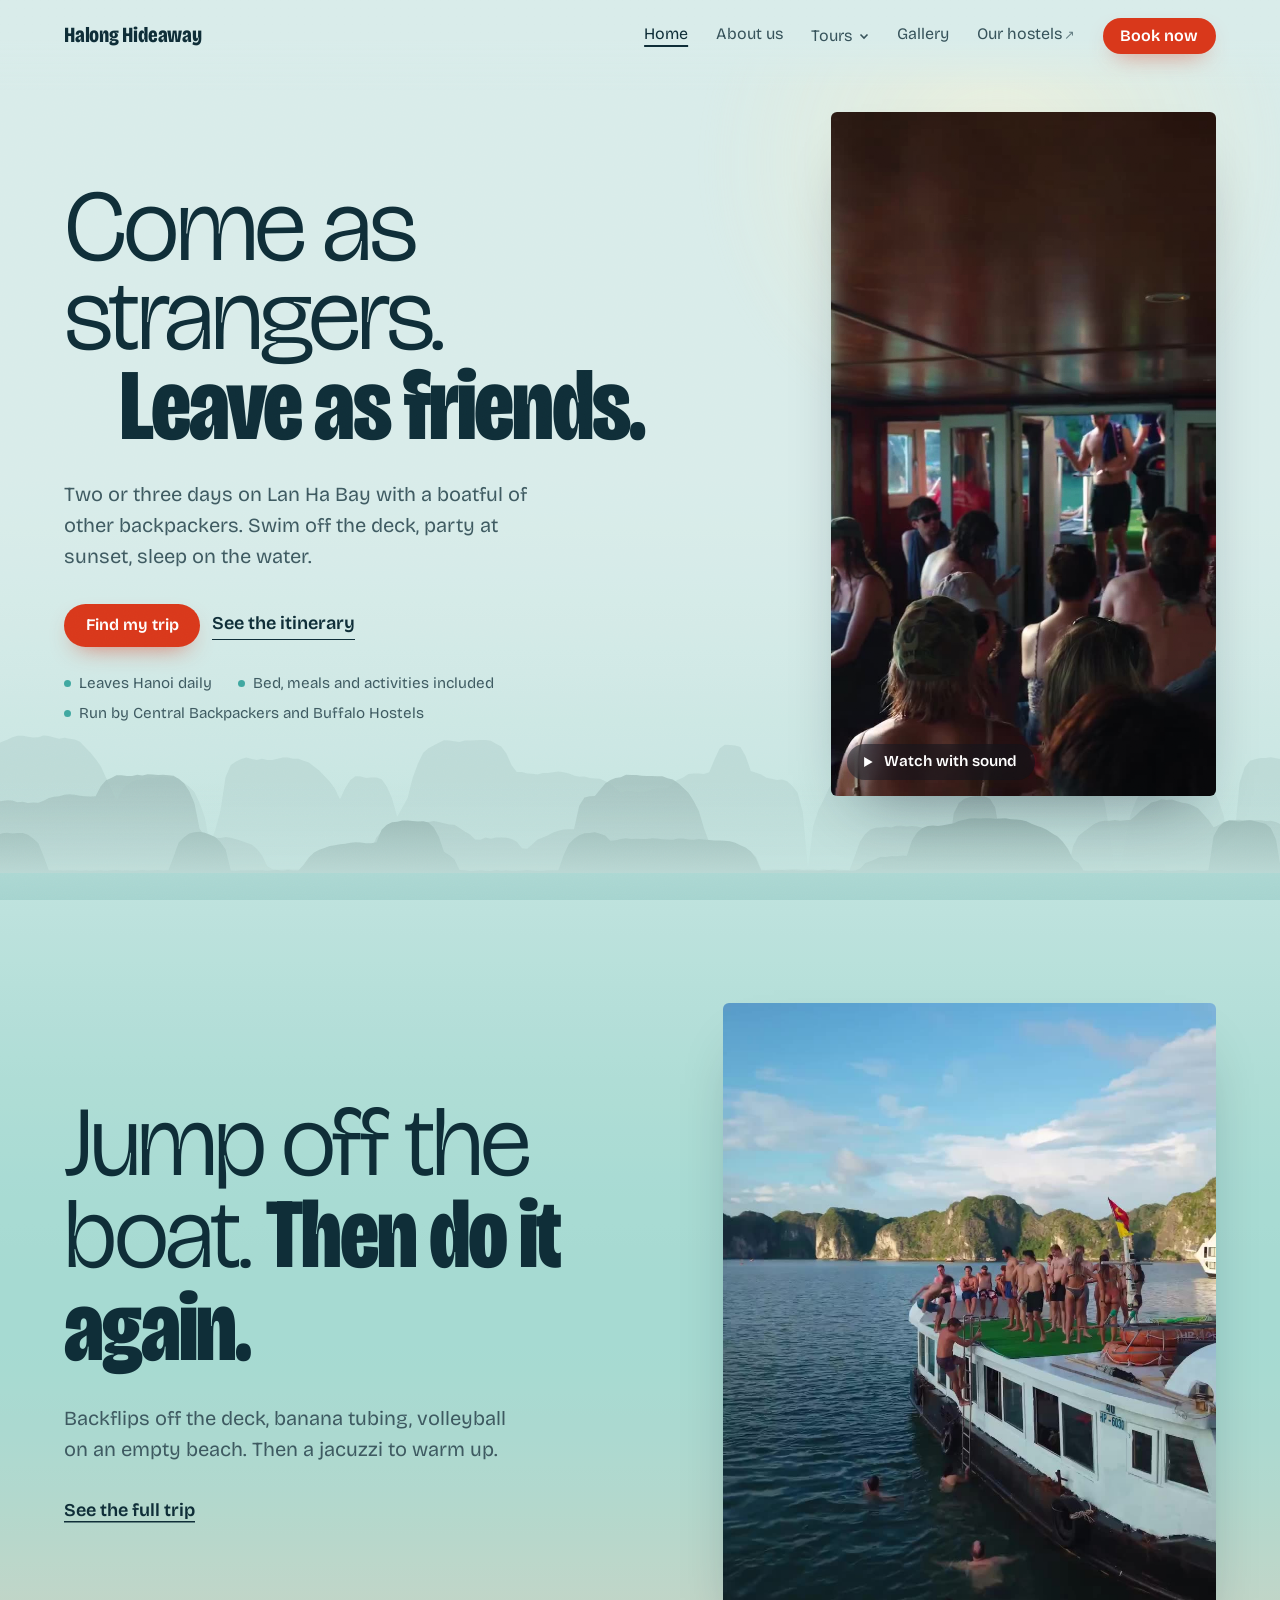
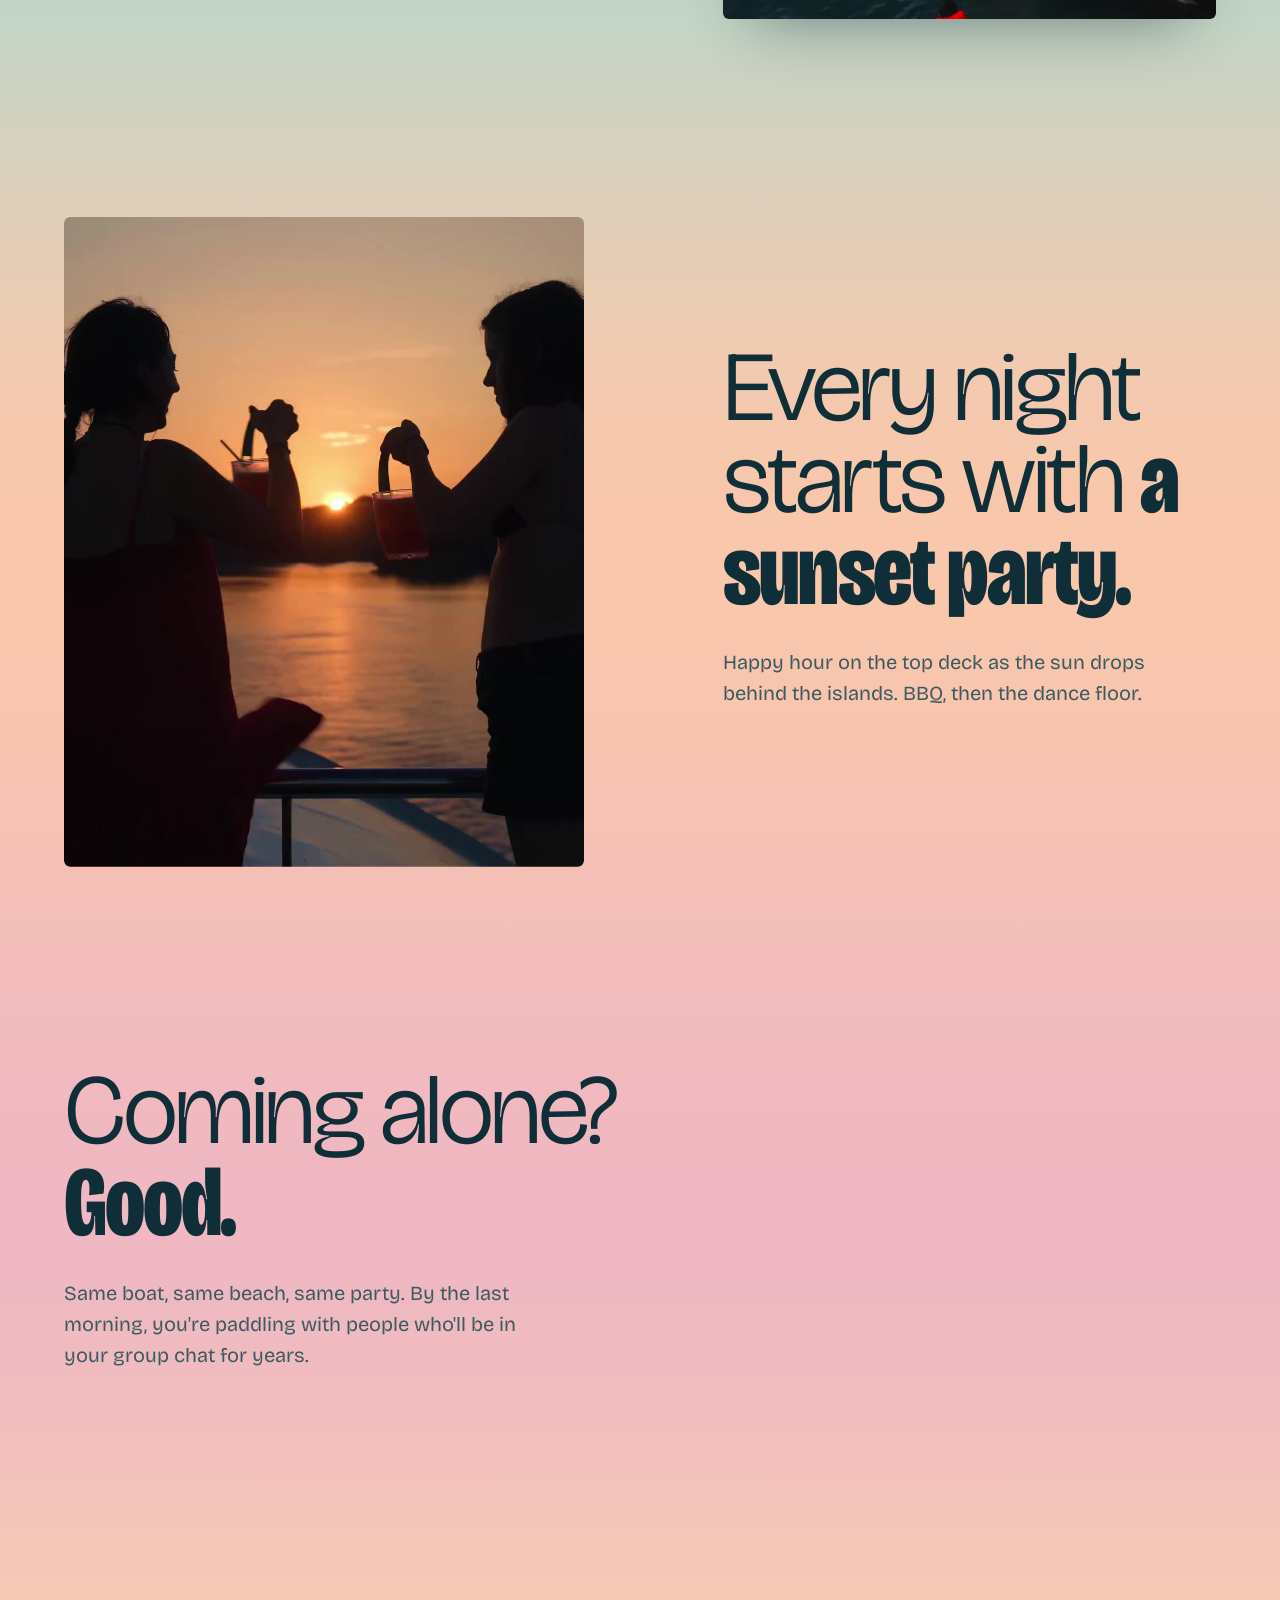
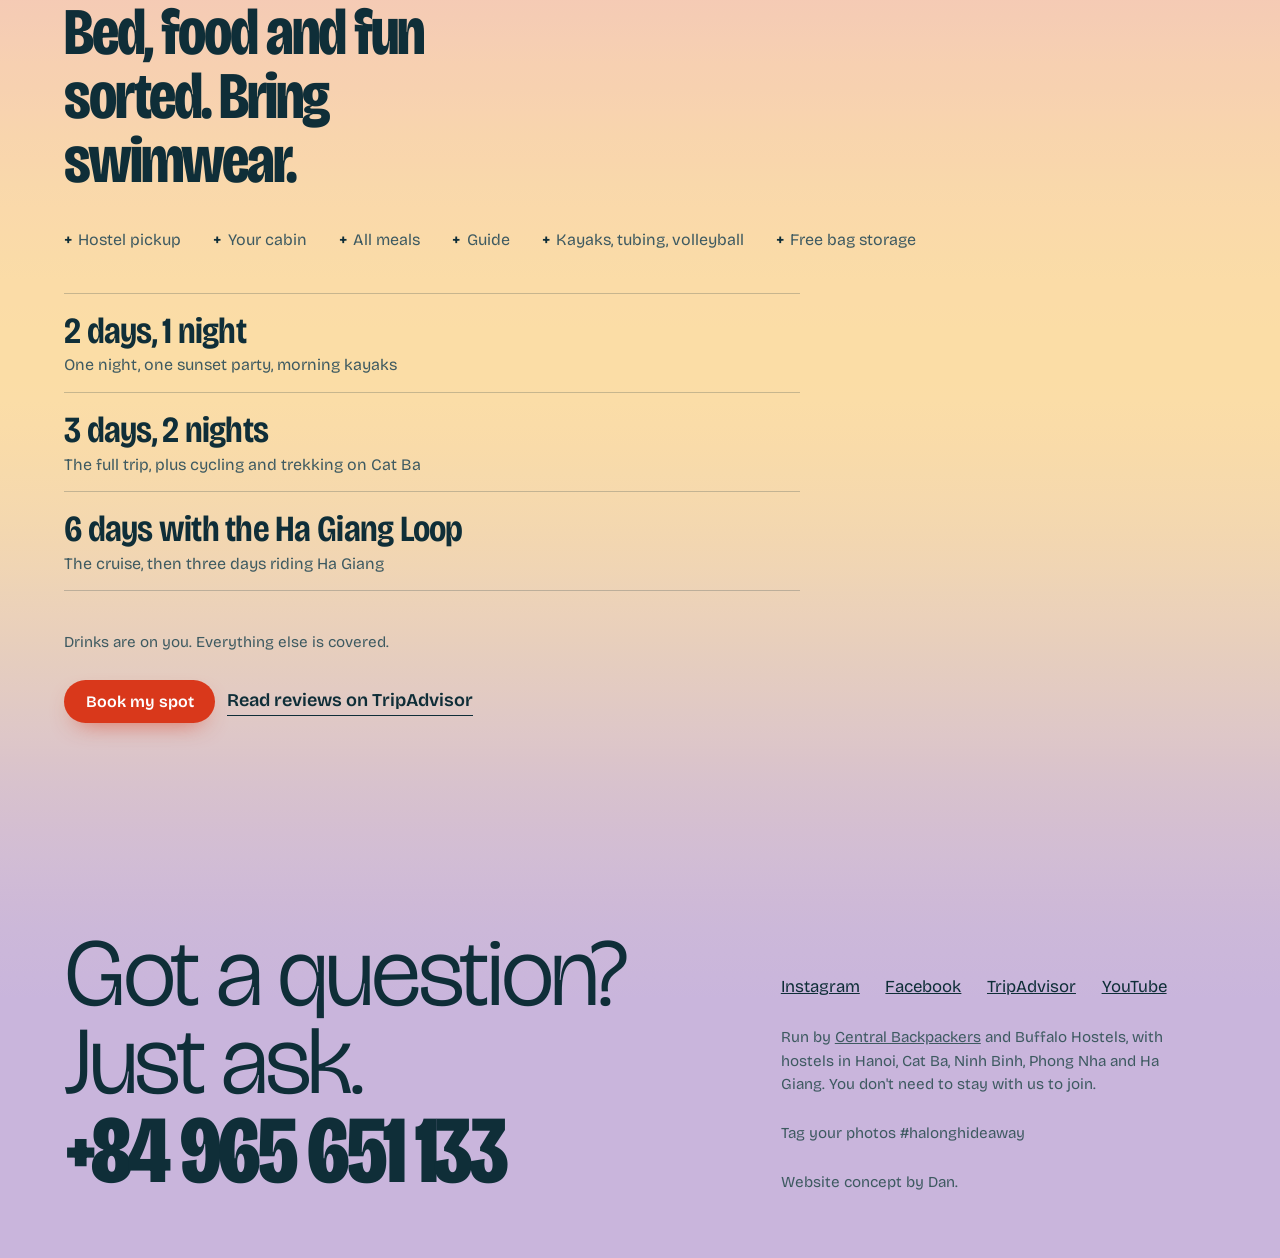
==== site/index.html @ 5dda9557 "Halong Hideaway website concept Co-Authored-By: Claude Opus 5.5 <noreply@anthropic.com> Claude-Sessi" ====
<!DOCTYPE html>
<html lang="en">
<head>
<meta charset="utf-8">
<meta name="viewport" content="width=device-width, initial-scale=1">
<title>Halong Hideaway | Come as strangers, leave as friends</title>
<meta name="description" content="A party cruise on Lan Ha Bay for backpackers. Jacuzzis on deck, a sunset party every night, kayaks in the morning. Leaves Hanoi daily.">
<meta name="robots" content="noindex, nofollow">
<link rel="preconnect" href="https://fonts.googleapis.com">
<link rel="preconnect" href="https://fonts.gstatic.com" crossorigin>
<link href="https://fonts.googleapis.com/css2?family=Bricolage+Grotesque:opsz,wdth,wght@12..96,75..100,200..800&display=swap" rel="stylesheet">
<link rel="stylesheet" href="assets/site.css">
<script>document.documentElement.classList.add('js')</script>
</head>
<body>
<a class="skip" href="#main">Skip to content</a>
<div class="world" aria-hidden="true"></div>
<div class="grain" aria-hidden="true"></div>

<header class="top">
  <a class="mark" href="index.html">Halong Hideaway</a>
  <div class="bar">
    <a class="btn bar-book" href="tours.html">Book now</a>
    <button class="menu-toggle" type="button" aria-expanded="false" aria-controls="menu" aria-label="Open menu"><span></span><span></span><span></span></button>
  </div>
  <nav id="menu" aria-label="Main">
    <a href="index.html" aria-current="page">Home</a>
    <a href="about.html">About us</a>
    <div class="dd">
      <button type="button" aria-expanded="false" aria-controls="tour-menu">Tours <svg viewBox="0 0 10 10" aria-hidden="true"><path d="M1.5 3.5 5 7l3.5-3.5" fill="none" stroke="currentColor" stroke-width="1.6"/></svg></button>
      <div class="dd-panel" id="tour-menu" hidden>
        <a href="tour-2-days.html"><span><b>2 days, 1 night</b><small>One night on the bay</small></span></a>
        <a href="tour-3-days.html"><span><b>3 days, 2 nights</b><small>The full trip</small></span></a>
        <a href="tour-6-days.html"><span><b>6 days with the Ha Giang Loop</b><small>The bay, then the mountains</small></span></a>
        <a class="all" href="tours.html"><span>Compare all tours</span></a>
      </div>
    </div>
    <a href="gallery.html">Gallery</a>
    <a href="https://www.centralbackpackershostel.com/" target="_blank" rel="noopener">Our hostels<span class="ext" aria-hidden="true">↗</span><span class="vh"> (opens in a new tab)</span></a>
    <a class="btn" href="tours.html">Book now</a>
  </nav>
</header>

<main id="main">

  <section class="hero" data-stop="dawn">
    <div>
      <h1 class="display"><span>Come as strangers.</span><span class="heavy">Leave as friends.</span></h1>
      <p class="lede">Two or three days on Lan Ha Bay with a boatful of other backpackers. Swim off the deck, party at sunset, sleep on the water.</p>
      <div class="actions">
        <a class="btn" href="tours.html">Find my trip</a>
        <a class="more" href="tour-3-days.html">See the itinerary</a>
      </div>
      <ul class="trust"><li>Leaves Hanoi daily</li><li>Bed, meals and activities included</li><li>Run by Central Backpackers and Buffalo Hostels</li></ul>
    </div>
    <figure class="hero-shot hero-promo feather">
      <video class="loop" id="promo" autoplay muted loop playsinline preload="auto" disablepictureinpicture disableremoteplayback
        poster="assets/media/promo-poster.jpg" aria-label="Halong Hideaway promo video: the boat, jumping in, banana tubing, kayaking, cycling Cat Ba, the party and sunset on deck">
        <source src="assets/media/promo.mp4" type="video/mp4">
      </video>
      <button class="play sound" type="button" aria-pressed="false"><svg viewBox="0 0 18 18" aria-hidden="true"><path d="M4 2.5v13l11-6.5z" fill="currentColor"/></svg><span>Watch with sound</span></button>
    </figure>
  </section>

  <section class="beat" data-stop="midday">
    <div>
      <h2 class="line">Jump off the boat. <b>Then do it again.</b></h2>
      <p class="lede">Backflips off the deck, banana tubing, volleyball on an empty beach. Then a jacuzzi to warm up.</p>
      <a class="more" href="tour-3-days.html">See the full trip</a>
    </div>
    <figure class="shot feather clip">
      <video class="loop" autoplay muted loop playsinline preload="metadata" disablepictureinpicture disableremoteplayback
        poster="assets/media/jump-poster.jpg" aria-label="Guests jumping off the Hideaway boat into Lan Ha Bay">
        <source src="assets/media/jump-loop.mp4" type="video/mp4">
      </video>
    </figure>
  </section>

  <section class="beat flip" data-stop="sunset">
    <div>
      <h2 class="line">Every night starts with <b>a sunset party.</b></h2>
      <p class="lede">Happy hour on the top deck as the sun drops behind the islands. BBQ, then the dance floor.</p>
    </div>
    <figure class="shot feather clip">
      <video class="loop" autoplay muted loop playsinline preload="none" disablepictureinpicture disableremoteplayback
        poster="assets/media/sunset-poster.jpg" aria-label="Two guests toasting with drinks on deck at sunset">
        <source src="assets/media/sunset-loop.mp4" type="video/mp4">
      </video>
    </figure>
  </section>

  <section class="beat" data-stop="night">
    <div>
      <h2 class="line">Coming alone? <b>Good.</b></h2>
      <p class="lede">Same boat, same beach, same party. By the last morning, you're paddling with people who'll be in your group chat for years.</p>
    </div>
    <figure class="shot feather"><img src="https://halonghideaway.com/public/media/media/images/hideaway.cruise.halong.crew.jpg" alt="The Hideaway crew with guests on board" loading="lazy" referrerpolicy="no-referrer" onerror="this.parentNode.style.display='none'"></figure>
  </section>

  <section class="beat solo" data-stop="golden">
    <div>
      <h2 class="title">Bed, food and fun sorted. Bring swimwear.</h2>
      <ul class="facts">
        <li>Hostel pickup</li><li>Your cabin</li><li>All meals</li><li>Guide</li><li>Kayaks, tubing, volleyball</li><li>Free bag storage</li>
      </ul>
      <ul class="choose">
        <li><a href="tour-2-days.html"><span class="n">2 days, 1 night<small>One night, one sunset party, morning kayaks</small></span></a></li>
        <li><a href="tour-3-days.html"><span class="n">3 days, 2 nights<small>The full trip, plus cycling and trekking on Cat Ba</small></span></a></li>
        <li><a href="tour-6-days.html"><span class="n">6 days with the Ha Giang Loop<small>The cruise, then three days riding Ha Giang</small></span></a></li>
      </ul>
      <p class="note" style="margin-bottom:1.6rem">Drinks are on you. Everything else is covered.</p>
      <div class="actions">
        <a class="btn" href="tours.html">Book my spot</a>
        <a class="more" href="https://www.tripadvisor.com.vn/" target="_blank" rel="noopener">Read reviews on TripAdvisor</a>
      </div>
    </div>
  </section>

  <footer data-stop="evening">
    <p class="ask">Got a question? Just ask. <a href="tel:+84965651133">+84 965 651 133</a></p>
    <div>
      <ul>
        <li><a href="https://www.instagram.com/halonghideawaytour">Instagram</a></li>
        <li><a href="https://www.facebook.com/halonghideawaytour">Facebook</a></li>
        <li><a href="https://www.tripadvisor.com.vn/">TripAdvisor</a></li>
        <li><a href="https://www.youtube.com/watch?v=XsAsDFy_2qI">YouTube</a></li>
      </ul>
      <p class="fine">Run by <a href="https://www.centralbackpackershostel.com/" target="_blank" rel="noopener">Central Backpackers</a> and Buffalo Hostels, with hostels in Hanoi, Cat Ba, Ninh Binh, Phong Nha and Ha Giang. You don't need to stay with us to join.</p>
      <p class="fine">Tag your photos #halonghideaway</p>
      <p class="fine concept">Website concept by Dan.</p>
    </div>
  </footer>
</main>

<script src="assets/site.js"></script>
</body>
</html>
---- site/assets/site.css ----
/* ------------------------------------------------------------------
   Halong Hideaway — shared styles
   One continuous sky per page. Nothing sits in boxes; the light
   changes as you scroll, and every page ends at night.
------------------------------------------------------------------- */
:root{
  --sky-top:#B9CBD3; --sky-bot:#F2D4BA;
  --r1:#A9B9BC; --r2:#8A9FA3; --r3:#647E83; --water:#93ABAD;
  --ink:#13293A; --soft:#3C5363; --acc:#D62F66; --acc-ink:#FFFFFF;
  --sun:#FFE6C8; --sun-x:22%; --sun-y:66vh; --sun-r:180px; --sun-a:.9; --stars:0;
  --gutter:clamp(1.25rem,5vw,5rem);
  --ridge-shift:0px;
}
*{box-sizing:border-box}
html{scroll-behavior:smooth;-webkit-text-size-adjust:100%}
body{margin:0;overflow-x:clip;font-family:"Bricolage Grotesque",ui-sans-serif,system-ui,sans-serif;font-size:1.125rem;line-height:1.55;
  font-variation-settings:"opsz" 14;color:var(--ink);background:var(--sky-bot);-webkit-font-smoothing:antialiased}
a{color:inherit}
img{display:block;max-width:100%}
:focus-visible{outline:2px solid var(--ink);outline-offset:4px;border-radius:4px}
.skip{position:absolute;left:-999px;top:0;z-index:10;background:var(--acc);color:var(--acc-ink);padding:.6rem 1rem}
.skip:focus{left:1rem;top:1rem}

/* ---------- the world ---------- */
.sky-strip{position:absolute;inset:0;z-index:0;pointer-events:none}
.world{position:fixed;inset:0;z-index:1;pointer-events:none;overflow:hidden}
.sun{position:absolute;left:var(--sun-x);top:var(--sun-y);width:min(60vw,620px);height:min(60vw,620px);transition:opacity .4s;transform:translate(-50%,-50%);
  border-radius:50%;opacity:var(--sun-a);
  background:radial-gradient(circle,rgba(255,246,214,.95) 0,rgba(255,240,200,.45) 28%,transparent 68%);filter:blur(8px)}
.stars{position:absolute;inset:0 0 40% 0;opacity:var(--stars)}
.stars i{position:absolute;width:1.5px;height:1.5px;border-radius:50%;background:#fff}
.ridges{position:absolute;left:0;right:0;bottom:3vh;height:min(16vh,170px)}
.ridges svg{position:absolute;bottom:0;left:-10%;width:130%;height:100%;transform:translateX(calc(var(--ridge-shift) * var(--k,1)))}
.ridges .l1{height:100%;--k:.3;opacity:.55} .ridges .l2{height:80%;--k:.6;opacity:.8} .ridges .l3{height:62%;--k:1}
.l1 path{fill:var(--r1)} .l2 path{fill:var(--r2)} .l3 path{fill:var(--r3)}
.haze{position:absolute;left:0;right:0;bottom:3vh;height:10vh;background:linear-gradient(to top,color-mix(in srgb,var(--haze,#fff) 75%,transparent),transparent)}
.water{position:absolute;left:0;right:0;bottom:0;height:3vh;
  background:linear-gradient(to bottom,color-mix(in srgb,var(--water) 80%,var(--haze,#fff)),var(--water))}
.grain{position:fixed;inset:0;z-index:3;pointer-events:none;opacity:.06;mix-blend-mode:overlay;
  background-image:url("data:image/svg+xml,%3Csvg xmlns='http://www.w3.org/2000/svg' width='160' height='160'%3E%3Cfilter id='n'%3E%3CfeTurbulence type='fractalNoise' baseFrequency='.9' numOctaves='2' stitchTiles='stitch'/%3E%3C/filter%3E%3Crect width='100%25' height='100%25' filter='url(%23n)'/%3E%3C/svg%3E")}
main{position:relative;z-index:2}
[data-stop]{color:var(--ink)}
body{position:relative}

/* ---------- nav ---------- */
.top{position:fixed;inset:0 0 auto 0;z-index:5;display:flex;align-items:center;justify-content:space-between;gap:2rem;
  padding:1.1rem var(--gutter) 2.2rem;background:linear-gradient(to bottom,var(--nav-bg,#C2CFD6) 45%,color-mix(in srgb,var(--nav-bg,#C2CFD6) 0%,transparent))}
.mark{white-space:nowrap;font-weight:760;font-variation-settings:"opsz" 40,"wdth" 78;font-size:1.35rem;letter-spacing:-.01em;text-decoration:none;line-height:1}
.top nav{display:flex;gap:1.75rem;align-items:center;font-size:1rem}
.top nav > a:not(.btn),.dd > button{text-decoration:none;opacity:.8}
.top nav > a:not(.btn):hover,.dd > button:hover{opacity:1}
.top nav > a[aria-current="page"],.dd.current > button{opacity:1;text-decoration:underline;text-decoration-thickness:1.5px;text-underline-offset:.4em}
.ext{font-size:.8em;margin-left:.2em;opacity:.7}
.vh{position:absolute;width:1px;height:1px;overflow:hidden;clip:rect(0 0 0 0);white-space:nowrap}

/* tours dropdown */
.dd{position:relative}
.dd > button{font:inherit;color:inherit;background:none;border:0;padding:0;cursor:pointer;display:inline-flex;align-items:center;gap:.4rem}
.dd > button svg{width:10px;height:10px;transition:transform .2s}
.dd > button[aria-expanded="true"] svg{transform:rotate(180deg)}
.dd-panel{position:absolute;top:calc(100% + .9rem);left:-1.1rem;width:24rem;padding:.45rem;border-radius:12px;
  background:color-mix(in srgb,var(--nav-bg,#C2CFD6) 88%,#fff);color:var(--ink);box-shadow:0 24px 60px -24px rgba(10,20,35,.5),0 0 0 1px color-mix(in srgb,var(--ink) 8%,transparent)}
.dd-panel::before{content:"";position:absolute;left:0;right:0;top:-1rem;height:1rem}
.dd-panel[hidden]{display:none}
.dd-panel a{display:grid;grid-template-columns:minmax(0,1fr) auto;gap:1rem;align-items:baseline;padding:.7rem .8rem;border-radius:8px;text-decoration:none}
.dd-panel a:hover,.dd-panel a:focus-visible{background:color-mix(in srgb,var(--ink) 8%,transparent)}
.dd-panel b{font-weight:640}
.dd-panel small{display:block;color:var(--soft);font-size:.85rem;margin-top:.1rem}
.dd-panel .p{font-variant-numeric:tabular-nums;color:var(--soft);font-size:.9rem}
.dd-panel .all{margin-top:.25rem;border-top:1px solid color-mix(in srgb,var(--ink) 12%,transparent);border-radius:0 0 8px 8px;font-weight:600}
@media (hover:hover) and (min-width:901px){.dd:hover .dd-panel[hidden]{display:block}}
.menu-toggle,.top .bar-book{display:none}
.bar{display:flex;align-items:center;gap:.75rem}

.btn{display:inline-flex;align-items:center;gap:.6rem;padding:.8rem 1.35rem;border-radius:999px;background:var(--acc);color:var(--acc-ink);
  text-decoration:none;font:inherit;font-weight:620;font-size:1rem;border:0;cursor:pointer;line-height:1.1;white-space:nowrap}
.btn{box-shadow:0 10px 24px -12px color-mix(in srgb,var(--acc) 80%,transparent);transition:transform .15s,box-shadow .15s}
.btn:hover{transform:translateY(-1px);box-shadow:0 14px 28px -12px color-mix(in srgb,var(--acc) 90%,transparent)}
.btn.ghost,.btn.ghost:hover{background:transparent;color:var(--ink);box-shadow:inset 0 0 0 1.5px currentColor;transform:none}
.top .btn{padding:.6rem 1.1rem}
.actions{display:flex;flex-wrap:wrap;gap:.75rem;align-items:center}
.more{font-weight:620;text-underline-offset:.3em;text-decoration-thickness:1.5px}

/* ---------- type ---------- */
.display{margin:0;font-size:clamp(2.35rem,6.8vw + .9rem,8.6rem);overflow-wrap:break-word;line-height:.88;letter-spacing:-.035em;font-weight:300;font-variation-settings:"opsz" 96,"wdth" 100}
.display span{display:block}
.display .heavy{font-weight:800;font-variation-settings:"opsz" 96,"wdth" 75;padding-left:.55em;letter-spacing:-.02em}
.line{margin:0;font-size:clamp(2.2rem,9vw,6.2rem);overflow-wrap:break-word;line-height:.93;letter-spacing:-.035em;font-weight:300;font-variation-settings:"opsz" 96,"wdth" 100;max-width:14ch}
.line b{font-weight:800;font-variation-settings:"opsz" 96,"wdth" 75;letter-spacing:-.02em}
.title{margin:0;font-size:clamp(2.3rem,5.2vw,4.7rem);line-height:.96;letter-spacing:-.03em;font-weight:720;font-variation-settings:"opsz" 96,"wdth" 80;max-width:16ch}
.lede{max-width:36ch;margin:1.8rem 0 2rem;font-size:1.25rem;color:var(--soft)}
.body{max-width:40ch;color:var(--soft)}

/* feathered photos: edges dissolve into the sky */
.feather img{border-radius:6px;box-shadow:0 30px 60px -30px rgba(10,20,35,.45)}
.shot video{display:block;width:100%;height:100%;object-fit:cover;border-radius:6px;background:color-mix(in srgb,var(--ink) 10%,transparent);
  box-shadow:0 30px 60px -30px rgba(10,20,35,.45)}
.beat .shot.clip{aspect-ratio:4/5;width:min(100%,520px)}
.shot{margin:0}
.shot img{width:100%;height:100%;object-fit:cover}

/* ---------- home ---------- */
.hero{min-height:92svh;display:grid;grid-template-columns:minmax(0,1.1fr) minmax(0,.9fr);align-items:center;gap:3rem;padding:7rem var(--gutter) 12vh}
.hero-shot{position:relative;aspect-ratio:4/5;justify-self:end;width:min(100%,540px);margin:0}
.hero-shot video{width:100%;height:100%;object-fit:cover;display:block;border-radius:6px;box-shadow:0 30px 60px -30px rgba(10,20,35,.45)}
.hero-shot .play{z-index:2;text-decoration:none}
.play{position:absolute;left:1rem;bottom:1rem;display:inline-flex;align-items:center;gap:.55rem;padding:.65rem 1.1rem .65rem .9rem;border-radius:999px;
  border:0;color:#fff;background:rgba(10,18,30,.45);backdrop-filter:blur(10px);-webkit-backdrop-filter:blur(10px);
  font:inherit;font-size:.95rem;font-weight:600;cursor:pointer;line-height:1;white-space:nowrap}
.play:hover{background:rgba(10,18,30,.65)}
.play svg{width:14px;height:14px;display:block}
.beat{position:relative;display:grid;grid-template-columns:minmax(0,1fr) minmax(0,.85fr);align-items:center;gap:3rem 5rem;padding:11vh var(--gutter)}
.beat.flip > :first-child{order:2}
.beat.solo{grid-template-columns:minmax(0,1fr)}
.beat .shot{aspect-ratio:4/3;width:min(100%,600px)}
.beat.flip .shot{justify-self:start}
.beat:not(.flip) .shot{justify-self:end}
.facts{list-style:none;margin:2.2rem 0 0;padding:0;display:flex;flex-wrap:wrap;gap:.5rem 2rem;font-size:1rem;color:var(--soft)}
.facts li::before{content:"+";font-weight:700;margin-right:.4rem;color:var(--ink)}
.choose{list-style:none;margin:2.5rem 0 2.5rem;padding:0;max-width:46rem}
.choose a{display:grid;grid-template-columns:minmax(0,1fr) auto;align-items:baseline;gap:1.5rem;padding:1.1rem 0;text-decoration:none;
  border-top:1.5px solid color-mix(in srgb,var(--ink) 22%,transparent)}
.choose li:last-child a{border-bottom:1.5px solid color-mix(in srgb,var(--ink) 22%,transparent)}
.choose .n{font-size:clamp(1.5rem,3vw,2.3rem);font-weight:640;letter-spacing:-.02em;font-variation-settings:"opsz" 60,"wdth" 84;line-height:1.1}
.choose .n small{display:block;font-size:1rem;font-weight:400;color:var(--soft);letter-spacing:0;margin-top:.3rem;font-variation-settings:"opsz" 14}
.choose .p{font-size:clamp(1.3rem,2.6vw,2rem);font-weight:260;font-variant-numeric:tabular-nums;letter-spacing:-.02em;font-variation-settings:"opsz" 96,"wdth" 80}
.choose a:hover .n{text-decoration:underline;text-decoration-thickness:1.5px;text-underline-offset:.2em}

/* ---------- subpage intro ---------- */
.intro{min-height:56vh;display:grid;align-content:end;padding:9rem var(--gutter) 6vh}
.intro .lede{max-width:44ch}

/* ---------- the route (trip page) ---------- */
.route{position:relative;padding:0 var(--gutter)}
.route::before{content:"";position:absolute;top:10vh;bottom:10vh;left:calc(var(--gutter) + 7.75rem);width:1.5px;
  background:linear-gradient(to bottom,transparent,color-mix(in srgb,var(--ink) 35%,transparent) 4%,color-mix(in srgb,var(--ink) 35%,transparent) 96%,transparent)}
.chapter{position:relative;padding:9vh 0}
.chapter h2{margin:0 0 3rem 9.5rem;max-width:14ch;font-size:clamp(2.4rem,5.4vw,4.9rem);line-height:.95;letter-spacing:-.03em;font-weight:720;font-variation-settings:"opsz" 96,"wdth" 80}
.chapter h2 small{display:block;font-size:.42em;font-weight:340;letter-spacing:-.01em;margin-bottom:.5rem;font-variation-settings:"opsz" 40,"wdth" 100;color:var(--soft)}
.says{margin:0 0 3rem 9.5rem;max-width:13ch;font-size:clamp(2.6rem,6.6vw,6rem);line-height:.92;letter-spacing:-.035em;font-weight:300;font-variation-settings:"opsz" 96,"wdth" 100}
.moments{list-style:none;margin:0;padding:0;max-width:44rem}
.moments li{position:relative;display:grid;grid-template-columns:7rem minmax(0,34ch);gap:2.5rem;padding:1.05rem 0;align-items:baseline}
.moments li::after{content:"";position:absolute;left:calc(7.75rem - 4.5px);top:1.75rem;width:10px;height:10px;border-radius:50%;background:var(--sky-bot);box-shadow:inset 0 0 0 1.5px var(--ink)}
.moments time{font-size:2.1rem;line-height:1;font-weight:240;text-align:right;letter-spacing:-.02em;font-variation-settings:"opsz" 96,"wdth" 78;font-variant-numeric:tabular-nums}
.moments p{margin:0}
.route-link{margin:1.5rem 0 0 9.5rem}
.moments strong{font-weight:680}
.chapter .shot{position:absolute;right:0;top:9vh;width:min(40vw,580px);aspect-ratio:4/3}
.chapter .shot.low{top:auto;bottom:9vh}
.chapter:has(.shot){min-height:calc(min(40vw,580px) * .75 + 18vh)}

/* ---------- split sections (boat, info) ---------- */
.split{display:grid;grid-template-columns:minmax(0,1fr) minmax(0,1fr);gap:3rem 5rem;align-items:center;padding:10vh var(--gutter)}
.split.flip > :first-child{order:2}
.split .shot{aspect-ratio:4/3;width:min(100%,600px);justify-self:center}
.spec{list-style:none;margin:2rem 0 0;padding:0;max-width:34rem}
.spec li{display:grid;grid-template-columns:4.5rem minmax(0,1fr);gap:1.25rem;padding:.9rem 0;align-items:baseline;border-top:1.5px solid color-mix(in srgb,var(--ink) 18%,transparent)}
.spec li:last-child{border-bottom:1.5px solid color-mix(in srgb,var(--ink) 18%,transparent)}
.spec b{font-size:2rem;font-weight:260;line-height:1;letter-spacing:-.03em;font-variation-settings:"opsz" 96,"wdth" 78;text-align:right}
.block{padding:10vh var(--gutter)}
.block .title{margin-bottom:3rem}
.qa{display:grid;grid-template-columns:repeat(2,minmax(0,1fr));gap:2.4rem 4rem;margin:0;max-width:70rem}
.qa dt{font-weight:680;margin-bottom:.35rem;font-size:1.2rem}
.qa dd{margin:0;max-width:42ch;color:var(--soft)}

/* ---------- prices ---------- */
.pick{display:flex;flex-wrap:wrap;align-items:baseline;gap:.2em .35em;margin:1rem 0 4rem;font-size:clamp(2.6rem,6.4vw,5.8rem);line-height:1;
  letter-spacing:-.035em;font-weight:300;font-variation-settings:"opsz" 96,"wdth" 100}
.pick button{font:inherit;color:inherit;background:none;border:0;padding:0 .08em;cursor:pointer;opacity:.38;font-weight:800;font-variation-settings:"opsz" 96,"wdth" 75}
.pick button:hover{opacity:.7}
.pick button[aria-checked="true"]{opacity:1;text-decoration:underline;text-decoration-thickness:.07em;text-underline-offset:.12em}
.pick .slash{opacity:.3}
.detail{display:grid;grid-template-columns:minmax(0,1.1fr) minmax(0,.9fr);gap:3rem 5rem;max-width:74rem}
.detail h2{margin:0 0 1rem;font-size:1.9rem;line-height:1.1;font-weight:680;letter-spacing:-.015em;font-variation-settings:"opsz" 40,"wdth" 88}
.detail .blurb{max-width:42ch;margin:0 0 2rem}
.days{list-style:none;margin:2.4rem 0 0;padding:0;max-width:40rem}
.days li{display:grid;grid-template-columns:4.5rem minmax(0,1fr);gap:1.25rem;padding:.75rem 0;border-top:1.5px solid color-mix(in srgb,var(--ink) 18%,transparent)}
.days li span{font-weight:680}
.price{font-size:clamp(3rem,7vw,6rem);line-height:.9;font-weight:220;letter-spacing:-.04em;font-variant-numeric:tabular-nums;font-variation-settings:"opsz" 96,"wdth" 78;margin:0}
.price small{font-size:1rem;letter-spacing:0;font-weight:400;display:block;margin-top:.7rem;color:var(--soft);font-variation-settings:"opsz" 14}
.ride{display:flex;gap:1.25rem;margin:1.4rem 0 0;font-size:1rem}
.ride[hidden]{display:none}
.ride button{font:inherit;background:none;border:0;color:inherit;padding:0;cursor:pointer;opacity:.5}
.ride button[aria-checked="true"]{opacity:1;text-decoration:underline;text-underline-offset:.3em}
.incl{list-style:none;margin:2.2rem 0 0;padding:0;font-size:1rem}
.incl li{padding:.25rem 0}
.incl li::before{content:"+";display:inline-block;width:1.1rem;font-weight:700}
.excl{font-size:.95rem;color:var(--soft);margin-top:1rem}
.detail .shot{margin:2.4rem 0 0;width:min(100%,460px);aspect-ratio:4/3}
.detail .shot[hidden]{display:none}

/* ---------- footer (always night) ---------- */
footer{padding:12vh var(--gutter) 7vh;display:grid;grid-template-columns:minmax(0,1.2fr) minmax(0,.8fr);gap:3rem 4rem;align-items:end}
footer .ask{margin:0;font-size:clamp(2.1rem,9vw,6rem);line-height:.92;letter-spacing:-.035em;font-weight:300;font-variation-settings:"opsz" 96,"wdth" 100}
footer .ask a{font-weight:800;font-variation-settings:"opsz" 96,"wdth" 75;text-decoration:none;display:block}
footer .ask a:hover{text-decoration:underline;text-decoration-thickness:.05em;text-underline-offset:.1em}
footer ul{list-style:none;margin:0;padding:0;display:flex;flex-wrap:wrap;gap:.6rem 1.6rem;font-size:1.05rem}
footer .fine{color:var(--soft);font-size:.95rem;margin:1.6rem 0 0;max-width:40ch}

/* ---------- video ---------- */
dialog{border:0;padding:0;width:min(92vw,1100px);max-height:92dvh;background:#000;border-radius:14px;overflow:hidden}
#film .frame{aspect-ratio:16/9;width:100%}
.film-note{margin:0;padding:.7rem 1rem;font-size:.9rem;color:rgba(255,255,255,.7);background:#000;text-align:right}
.film-note a{color:#fff}
dialog::backdrop{background:rgba(8,14,30,.82)}
dialog .frame{aspect-ratio:16/9}
dialog iframe{width:100%;height:100%;border:0;display:block}
dialog .close{position:absolute;top:.6rem;right:.6rem;z-index:2;background:rgba(0,0,0,.55);color:#fff;border:0;border-radius:999px;padding:.45rem .9rem;font:inherit;font-size:.9rem;cursor:pointer}

/* ---------- responsive ---------- */
@media (max-width:900px){
  .hero,.beat,.split,.detail,footer{grid-template-columns:1fr}
  .hero{padding-top:6.5rem;padding-bottom:10vh;min-height:0}
  .hero-shot{justify-self:stretch;aspect-ratio:4/3;width:100%;max-width:560px}
  .beat{padding:8vh var(--gutter)}
  .split,.block{padding:8vh var(--gutter)}
  .beat.flip > :first-child,.split.flip > :first-child{order:0}
  .beat .shot,.beat.flip .shot,.beat:not(.flip) .shot{justify-self:center}
  .route::before{left:calc(var(--gutter) + 5.1rem)}
  .chapter{padding:7vh 0;min-height:0}
  .chapter:has(.shot){min-height:0}
  .chapter h2,.says,.route-link{margin-left:0}
  .moments li{grid-template-columns:4.35rem minmax(0,1fr);gap:1.6rem}
  .moments li::after{left:calc(5.1rem - 4.5px);top:1.45rem}
  .moments time{font-size:1.05rem;font-weight:340}
  .chapter .shot,.chapter .shot.low{position:relative;top:auto;bottom:auto;right:auto;width:100%;margin-top:1.5rem}
  .qa{grid-template-columns:1fr}
}

/* ---------- compact nav: hamburger + dropdown panel (tablets and phones) ---------- */
@media (max-width:1080px){
  .top{padding-top:.8rem;padding-bottom:1.6rem}
  .menu-toggle{display:inline-grid;place-content:center;gap:5px;width:44px;height:44px;margin-right:-10px;padding:0;border:0;border-radius:10px;
    background:none;color:inherit;cursor:pointer;position:relative;z-index:7}
  .menu-toggle span{display:block;width:22px;height:2px;border-radius:2px;background:currentColor;transition:transform .25s ease,opacity .2s ease}
  .top.open .menu-toggle span:nth-child(1){transform:translateY(7px) rotate(45deg)}
  .top.open .menu-toggle span:nth-child(2){opacity:0}
  .top.open .menu-toggle span:nth-child(3){transform:translateY(-7px) rotate(-45deg)}
  .top .bar-book{display:inline-flex;padding:.55rem 1rem;font-size:.95rem}
  .top nav{display:none;position:fixed;left:max(.75rem,env(safe-area-inset-left));right:max(.75rem,env(safe-area-inset-right));top:4.1rem;
    max-height:calc(100dvh - 5rem);overflow-y:auto;overscroll-behavior:contain;flex-direction:column;align-items:stretch;gap:0;
    padding:.5rem 1.25rem 1.25rem;border-radius:16px;font-size:1.15rem;
    background:color-mix(in srgb,var(--nav-bg,#D9ECEA) 82%,#fff);box-shadow:0 30px 70px -30px rgba(10,30,40,.55),0 0 0 1px color-mix(in srgb,var(--ink) 7%,transparent)}
  .top.open nav{display:flex;animation:drop .22s ease-out}
  @keyframes drop{from{opacity:0;transform:translateY(-8px)}to{opacity:1;transform:none}}
  .top nav > a:not(.btn),.dd > button{display:flex;width:100%;justify-content:space-between;align-items:center;padding:.95rem 0;font-weight:620;opacity:1;
    border-bottom:1px solid color-mix(in srgb,var(--ink) 10%,transparent);text-decoration:none}
  .top nav > a[aria-current="page"],.dd.current > button{text-decoration:none;color:var(--acc)}
  .dd > button svg{width:12px;height:12px}
  .dd-panel{position:static;width:auto;padding:.25rem 0 .5rem .9rem;background:none;box-shadow:none;border-radius:0;
    border-bottom:1px solid color-mix(in srgb,var(--ink) 10%,transparent)}
  .dd-panel::before{display:none}
  .dd-panel a{padding:.6rem 0;font-size:1.02rem}
  .dd-panel .all{border-top:0;margin:0}
  .top nav .btn{justify-content:center;margin-top:1.1rem;padding:.95rem 1.2rem;font-size:1.05rem}
  html.menu-open{overflow:hidden}
}
@media (max-width:900px){ .display{font-size:clamp(2.35rem,10.5vw,6.2rem)} }
@media (max-width:440px){ .mark{font-size:1.15rem} .top .bar-book{padding:.5rem .85rem;font-size:.9rem} .bar{gap:.5rem} }
@media (max-width:359px){ .top .bar-book{display:none} }
/* phones turned sideways: size big type by screen height */
@media (max-height:520px) and (orientation:landscape){
  .display{font-size:clamp(2.1rem,9vh + 1rem,4.2rem)}
  .line,.says,footer .ask{font-size:clamp(1.9rem,8vh + 1rem,3.6rem)}
  .hero{padding-top:5rem;min-height:0}
  .top nav{max-height:calc(100dvh - 4.6rem)}
}
@media (prefers-reduced-motion:reduce){
  html{scroll-behavior:auto}
  .ridges svg{transform:none}
}

/* ---------- about: sleeping ---------- */
.sleep{display:grid;grid-template-columns:minmax(0,.8fr) minmax(0,1.2fr);gap:3rem 5rem;align-items:center;padding:10vh var(--gutter)}
.sleep-pics{display:grid;grid-template-columns:1fr 1fr;gap:1.5rem;align-items:start}
.sleep-pics .shot{aspect-ratio:4/5}
.sleep-pics .shot:nth-child(2){margin-top:18%}
.sleep-pics img{width:100%;height:100%;object-fit:cover;border-radius:6px;box-shadow:0 30px 60px -30px rgba(10,20,35,.5)}
@media (max-width:900px){
  .sleep{grid-template-columns:1fr;padding:8vh var(--gutter)}
  .sleep-pics{gap:.9rem}
}

/* ---------- tours overview ---------- */
.tour-row{display:grid;grid-template-columns:minmax(0,.9fr) minmax(0,1.3fr) minmax(0,.9fr);gap:2.5rem 4rem;align-items:start;padding:10vh var(--gutter)}
.tour-row .big{margin:0;font-size:clamp(6rem,15vw,13rem);line-height:.8;font-weight:200;letter-spacing:-.06em;font-variation-settings:"opsz" 96,"wdth" 75}
.tour-row .big small{display:block;font-size:1.25rem;letter-spacing:-.01em;font-weight:500;margin-top:.9rem;font-variation-settings:"opsz" 14}
.tour-row h2{margin:0 0 1rem;font-size:clamp(1.9rem,3.4vw,3rem);line-height:1;letter-spacing:-.025em;font-weight:720;font-variation-settings:"opsz" 96,"wdth" 82}
.tour-row .hook{margin:0 0 1.4rem;max-width:38ch;color:var(--soft)}
.ticks{list-style:none;margin:0;padding:0}
.ticks li{padding:.3rem 0}
.ticks li::before{content:"+";display:inline-block;width:1.2rem;font-weight:700}
.tour-row .buy{display:grid;gap:1.1rem;justify-items:start}
.tour-row .price{font-size:clamp(2.2rem,4vw,3.4rem)}
.badge{display:inline-block;font-size:.9rem;font-weight:650;padding:.32rem .75rem;border-radius:999px;background:#FFD25A;color:#2A1F10;margin-bottom:1rem}
.perday{display:block;font-size:.95rem;font-weight:600;margin-top:.35rem;color:var(--ink)}
.trust{list-style:none;margin:1.6rem 0 0;padding:0;display:flex;flex-wrap:wrap;gap:.4rem 1.6rem;font-size:.95rem;color:var(--soft)}
.trust li::before{content:"";display:inline-block;width:.45rem;height:.45rem;border-radius:50%;background:#3FA7A0;margin-right:.5rem;vertical-align:.1em}
.note{font-size:.95rem;color:var(--soft);max-width:34ch;margin:0}

/* ---------- tour detail ---------- */
.tour-head{min-height:62vh;display:grid;grid-template-columns:minmax(0,1.4fr) minmax(0,.6fr);gap:3rem;align-items:end;padding:9rem var(--gutter) 7vh}
.tour-head .buy{display:grid;gap:1.1rem;justify-items:start;padding-bottom:.6rem}
.tour-head .price{font-size:clamp(2.6rem,5vw,4.4rem)}
.cols{display:grid;grid-template-columns:repeat(2,minmax(0,1fr));gap:2.5rem 4rem;max-width:64rem;margin-top:2rem}
.cols h3{margin:0 0 .6rem;font-size:1.2rem;font-weight:680}
.others{display:grid;grid-template-columns:repeat(2,minmax(0,1fr));gap:2rem 4rem;max-width:64rem;margin-top:2.5rem}
.others a{text-decoration:none;display:block;padding-top:1rem;border-top:1.5px solid color-mix(in srgb,var(--ink) 25%,transparent)}
.others b{display:block;font-size:clamp(1.5rem,2.6vw,2.2rem);font-weight:660;letter-spacing:-.02em;line-height:1.1;font-variation-settings:"opsz" 60,"wdth" 84}
.others span{color:var(--soft);font-size:1rem}
.others a:hover b{text-decoration:underline;text-decoration-thickness:1.5px;text-underline-offset:.2em}
.bookbar{position:fixed;right:var(--gutter);bottom:calc(3.5vh + 1rem);z-index:6;box-shadow:0 18px 40px -18px rgba(10,20,35,.6);
  background:#D9381B;color:#fff;opacity:0;transform:translateY(1rem);pointer-events:none;transition:opacity .25s,transform .25s}
.bookbar.show{opacity:1;transform:none;pointer-events:auto}

/* ---------- gallery ---------- */
.gal-head{padding:9rem var(--gutter) 5vh;display:grid;grid-template-columns:minmax(0,1.2fr) minmax(0,.8fr);gap:2rem 4rem;align-items:end}
.gal-head .lede{margin:0 0 .4rem}
.film{position:relative;margin:0 var(--gutter);border-radius:8px;overflow:hidden;aspect-ratio:21/9;
  background:linear-gradient(135deg,color-mix(in srgb,var(--ink) 14%,transparent),color-mix(in srgb,var(--ink) 4%,transparent))}
.film img{width:100%;height:100%;object-fit:cover}
.film::after{content:"";position:absolute;inset:0;background:linear-gradient(to top,rgba(8,24,30,.45),transparent 55%);pointer-events:none}
.film .play{left:50%;top:50%;bottom:auto;transform:translate(-50%,-50%);font-size:1.1rem;padding:1rem 1.6rem 1rem 1.25rem;z-index:2}
.film figcaption{position:absolute;left:1.4rem;bottom:1.2rem;z-index:2;color:#fff;font-size:1rem;font-weight:500}

.reel-sec{position:relative}
.reel-pin{position:sticky;top:0;height:100vh;height:100svh;overflow:hidden;display:flex;flex-direction:column;justify-content:center}
.reel-track{display:flex;align-items:center;gap:clamp(2.5rem,5vw,6rem);padding:4rem var(--gutter) 0;width:max-content;will-change:transform}
.frame{flex:none;margin:0}
.frame.up{align-self:flex-start;margin-top:2vh}
.frame.down{align-self:flex-end;margin-bottom:6vh}
.zoom{position:relative;display:block;padding:0;border:0;cursor:zoom-in;border-radius:6px;overflow:hidden;
  height:min(58vh,620px);aspect-ratio:var(--ar,3/2);
  background:linear-gradient(135deg,color-mix(in srgb,var(--ink) 12%,transparent),color-mix(in srgb,var(--ink) 4%,transparent));
  box-shadow:0 34px 70px -34px rgba(10,30,40,.55)}
.frame.big .zoom{height:min(66vh,700px)}
.frame.small .zoom{height:min(42vh,440px)}
.zoom img{width:100%;height:100%;object-fit:cover;transition:transform .6s cubic-bezier(.2,.7,.2,1)}
.zoom:hover img{transform:scale(1.03)}
.zoom.missing img{visibility:hidden}
.zoom.missing{cursor:default}
.zoom.missing::after{content:"Photo";position:absolute;inset:auto 0 1rem;text-align:center;font-size:.9rem;color:var(--soft)}
.frame figcaption{margin-top:.8rem;font-size:.95rem;color:var(--soft);max-width:34ch}
.interlude{flex:none;width:min(24rem,62vw);align-self:center}
.interlude .t{display:block;font-size:1rem;font-weight:650;margin-bottom:.7rem;color:var(--soft)}
.interlude p{margin:0;font-size:clamp(2rem,3.6vw,3.4rem);line-height:1;letter-spacing:-.03em;font-weight:300;font-variation-settings:"opsz" 96,"wdth" 100}
.interlude p b{font-weight:780;font-variation-settings:"opsz" 96,"wdth" 78}
.interlude .btn{margin-top:1.6rem}
.reel-hud{position:absolute;left:var(--gutter);right:var(--gutter);top:5.4rem;display:flex;align-items:center;gap:1.25rem;font-size:.95rem;font-weight:600;pointer-events:none}
.reel-now{min-width:9rem}
.reel-bar{flex:1;max-width:22rem;height:2px;background:color-mix(in srgb,var(--ink) 15%,transparent);border-radius:2px;overflow:hidden}
.reel-bar i{display:block;height:100%;background:var(--ink);transform:scaleX(0);transform-origin:left}
.reel-hint{color:var(--soft);font-weight:500}

/* full-screen photo viewer */
#viewer{position:fixed;inset:0;width:100vw;height:100dvh;max-width:none;max-height:none;margin:0;padding:0;border:0;border-radius:0;
  background:rgba(9,22,28,.94);color:#fff;overflow:hidden}
#viewer[open]{display:grid;grid-template-rows:1fr auto}
#viewer::backdrop{background:transparent}
.v-stage{display:grid;place-items:center;padding:4.5rem 4.5rem 1rem;touch-action:none;min-height:0}
.v-stage img{max-width:100%;max-height:100%;object-fit:contain;border-radius:4px;user-select:none;-webkit-user-drag:none}
.v-bar{display:flex;justify-content:space-between;align-items:baseline;gap:1rem;padding:1rem 1.5rem calc(1.25rem + env(safe-area-inset-bottom));font-size:1rem}
.v-cap{max-width:60ch}
.v-count{font-variant-numeric:tabular-nums;opacity:.75;white-space:nowrap}
#viewer .close{top:1rem;right:1rem}
.v-prev,.v-next{position:absolute;top:50%;transform:translateY(-50%);width:3rem;height:3rem;border-radius:50%;border:0;cursor:pointer;
  background:rgba(255,255,255,.12);color:#fff;display:grid;place-items:center}
.v-prev:hover,.v-next:hover{background:rgba(255,255,255,.24)}
.v-prev{left:1rem} .v-next{right:1rem}
.v-prev svg,.v-next svg{width:18px;height:18px}

@media (max-width:900px), (prefers-reduced-motion:reduce){
  .reel-pin{position:static;height:auto;overflow:visible;display:block}
  .reel-track{flex-direction:column;align-items:stretch;width:auto;transform:none !important;padding:4vh var(--gutter) 8vh;gap:3.2rem}
  .frame,.frame.up,.frame.down{align-self:stretch;margin:0}
  .zoom,.frame.big .zoom,.frame.small .zoom{height:auto;width:100%}
  .frame.small .zoom{width:78%}
  .frame.small:nth-of-type(even) .zoom{margin-left:auto}
  .interlude{width:auto;padding:1rem 0}
  .reel-hud{display:none}
}
@media (max-width:900px){
  .gal-head{grid-template-columns:1fr;padding-top:7rem}
  .film{aspect-ratio:4/3}
  .v-stage{padding:4rem .5rem .5rem}
  .v-prev,.v-next{display:none}
}
@media (max-width:1100px) and (min-width:641px){
  .tour-row{grid-template-columns:minmax(0,.55fr) minmax(0,1.45fr);gap:2rem 3rem}
  .tour-row .buy{grid-column:2;grid-template-columns:auto auto;align-items:center;justify-content:start;gap:1rem 1.5rem}
  .tour-row .buy .price{grid-column:1/-1}
}
@media (max-width:640px){ .tour-row{grid-template-columns:1fr} .tour-row .buy{grid-column:auto} }
@media (max-width:900px){
  .tour-head,.cols,.others{grid-template-columns:1fr}
  .tour-row{gap:1.5rem 2.5rem;padding:8vh var(--gutter)}
  .tour-head{min-height:0}
  .bookbar{left:var(--gutter);right:var(--gutter);justify-content:center}
}

/* ---------- muted YouTube preview in a frame ---------- */
.has-preview{position:relative;overflow:hidden;border-radius:6px}
.yt-preview{position:absolute;inset:0;overflow:hidden;border-radius:6px;opacity:0;transition:opacity .8s ease;pointer-events:none;z-index:1}
.has-preview.playing .yt-preview{opacity:1}
.yt-preview iframe{position:absolute;left:50%;top:50%;transform:translate(-50%,-50%);border:0;pointer-events:none}
.has-preview .play{z-index:3;text-decoration:none}
.film.has-preview figcaption{z-index:3}
.film.has-preview::after{z-index:2}

/* ---------- hero promo (vertical video) ---------- */
.hero-promo{aspect-ratio:9/16;width:auto;height:min(76vh,720px);max-width:100%}
.hero-promo .play{z-index:2}
@media (max-width:900px){
  .hero-promo{height:auto;width:min(100%,420px);justify-self:center;aspect-ratio:9/16}
}
@media (max-height:520px) and (orientation:landscape){ .hero-promo{height:82vh;width:auto} }

/* =================================================================
   MOTION — transform/opacity only, no libraries, no extra requests.
   Touch first: press feedback everywhere, hover only with a mouse.
================================================================= */
:root{--ease:cubic-bezier(.2,.7,.2,1);--ease-out:cubic-bezier(.16,1,.3,1)}
html{-webkit-tap-highlight-color:transparent}

/* 1. one orchestrated entrance at the top of every page */
@keyframes rise{from{opacity:0;transform:translateY(.45em)}to{opacity:1;transform:none}}
@keyframes lift{from{opacity:0;transform:translateY(16px)}to{opacity:1;transform:none}}
@keyframes settle{from{opacity:0;transform:scale(.965)}to{opacity:1;transform:none}}
.hero .display span,.intro .display span,.tour-head .display span,.gal-head .display span{animation:rise .9s var(--ease-out) both}
.hero .display span:nth-child(2),.intro .display span:nth-child(2),.tour-head .display span:nth-child(2),.gal-head .display span:nth-child(2){animation-delay:.12s}
.hero .lede,.intro .lede,.tour-head .lede,.gal-head .lede{animation:lift .8s .28s var(--ease-out) both}
.hero .actions,.tour-head .buy{animation:lift .8s .38s var(--ease-out) both}
.hero .trust,.intro .trust{animation:lift .8s .48s var(--ease-out) both}
.hero-shot,.film{animation:settle 1.1s .15s var(--ease-out) both}
.top{animation:lift .6s var(--ease-out) both}

/* 2. scroll reveals: text rises in, photos open up like a print developing */
html.js .rv{opacity:0;transform:translateY(22px);transition:opacity .8s var(--ease) var(--d,0s),transform .8s var(--ease) var(--d,0s)}
html.js .rv.in{opacity:1;transform:none}
html.js .rv-img{clip-path:inset(7% 7% 7% 7% round 6px);transition:clip-path 1.1s var(--ease-out) var(--d,0s)}
html.js .rv-img > img,html.js .rv-img > video{transform:scale(1.08);transition:transform 1.4s var(--ease-out) var(--d,0s)}
html.js .rv-img.in{clip-path:inset(0 0 0 0 round 6px)}
html.js .rv-img.done{clip-path:none}
html.js .rv-img.in > img,html.js .rv-img.in > video{transform:none}

/* 3. the trip line draws itself as you scroll the itinerary */
.route::before{transform-origin:top;transform:scaleY(var(--route-p,1))}
html.js .route::before{transform:scaleY(var(--route-p,0))}
.moments li::after{transition:background-color .4s,box-shadow .4s,transform .4s var(--ease)}
.moments li.in::after{background:var(--ink);transform:scale(1.15)}

/* 4. press feedback (phones and tablets) */
.btn,.choose a,.others a,.zoom,.pick button,.dd-panel a,.top nav > a,.menu-toggle,.play,.more{transition:transform .18s var(--ease),box-shadow .2s,background-color .2s,opacity .2s,background-size .35s var(--ease)}
.btn:active,.play:active{transform:scale(.96)}
.choose a:active,.others a:active,.dd-panel a:active{transform:scale(.985);opacity:.85}
.zoom:active{transform:scale(.985)}

/* 5. text links: underline that grows instead of a static line */
.more{text-decoration:none;background:linear-gradient(currentColor,currentColor) 0 100%/100% 1.5px no-repeat;padding-bottom:2px}

/* 6. hover, only where there is a real pointer */
@media (hover:hover) and (pointer:fine){
  .more:hover{background-size:0% 1.5px;background-position:100% 100%}
  .btn:hover{transform:translateY(-2px)}
  .btn:hover:active{transform:translateY(0) scale(.97)}
  .top nav > a:not(.btn){background:linear-gradient(currentColor,currentColor) 0 100%/0% 1.5px no-repeat;padding-bottom:3px}
  .top nav > a:not(.btn):hover{background-size:100% 1.5px}
  .choose a{transition:padding .35s var(--ease),border-color .3s}
  .choose a:hover{padding-left:.6rem;border-color:color-mix(in srgb,var(--ink) 45%,transparent)}
  .beat .shot,.split .shot,.sleep-pics .shot,.detail .shot{transition:transform .5s var(--ease)}
  .beat .shot:hover,.split .shot:hover,.sleep-pics .shot:hover{transform:translateY(-6px)}
  .tour-row .big{transition:color .4s,transform .5s var(--ease)}
  .tour-row:hover .big{color:var(--acc);transform:translateX(6px)}
  .dd-panel a{transition:background-color .2s,padding .25s var(--ease)}
  .dd-panel a:hover{padding-left:1.1rem}
  .play:hover{transform:translateY(-1px)}
  .hero-shot .play:hover,.film .play:hover{transform:translateY(-1px)}
  .film .play:hover{transform:translate(-50%,calc(-50% - 1px))}
}

/* 7. respect people who turn motion off */
@media (prefers-reduced-motion:reduce){
  *,*::before,*::after{animation:none !important;transition:none !important}
  html.js .rv,html.js .rv-img{opacity:1;transform:none;clip-path:none}
  html.js .rv-img > img,html.js .rv-img > video{transform:none}
  html.js .route::before{transform:none}
}
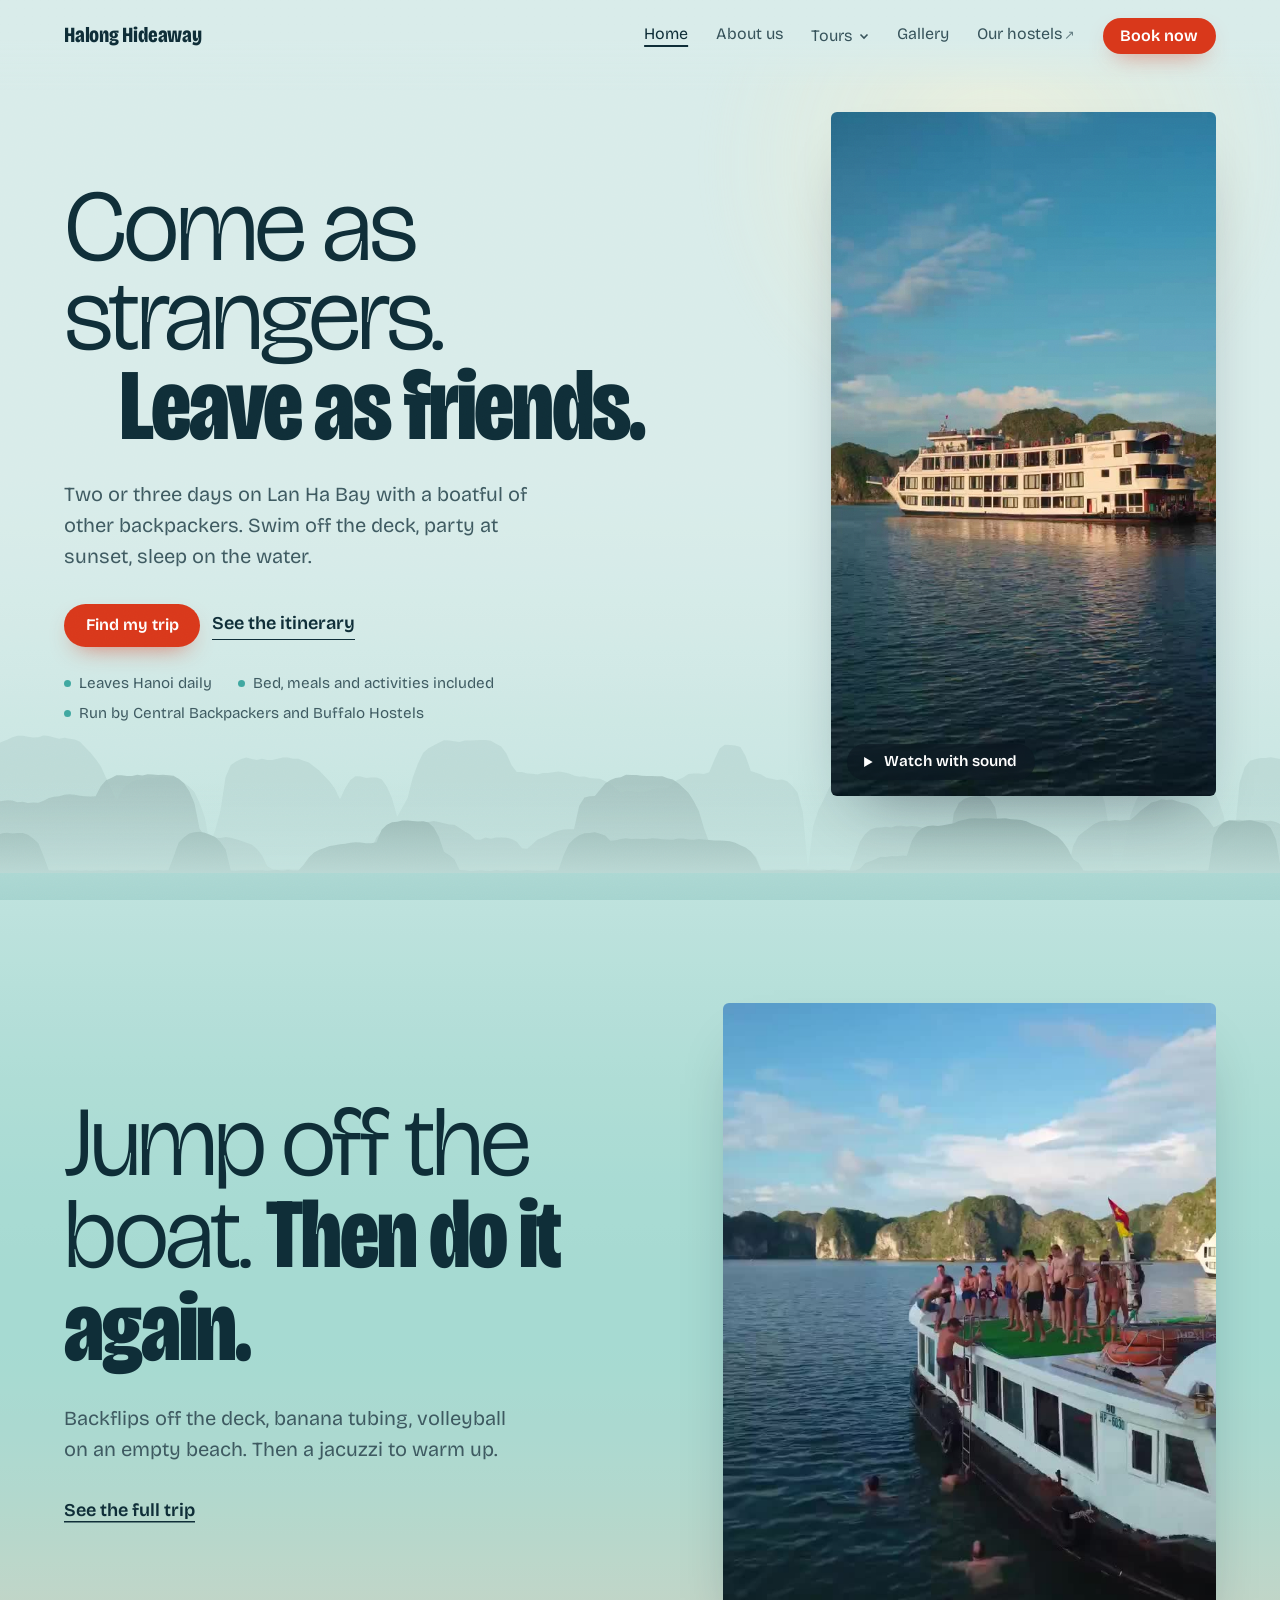
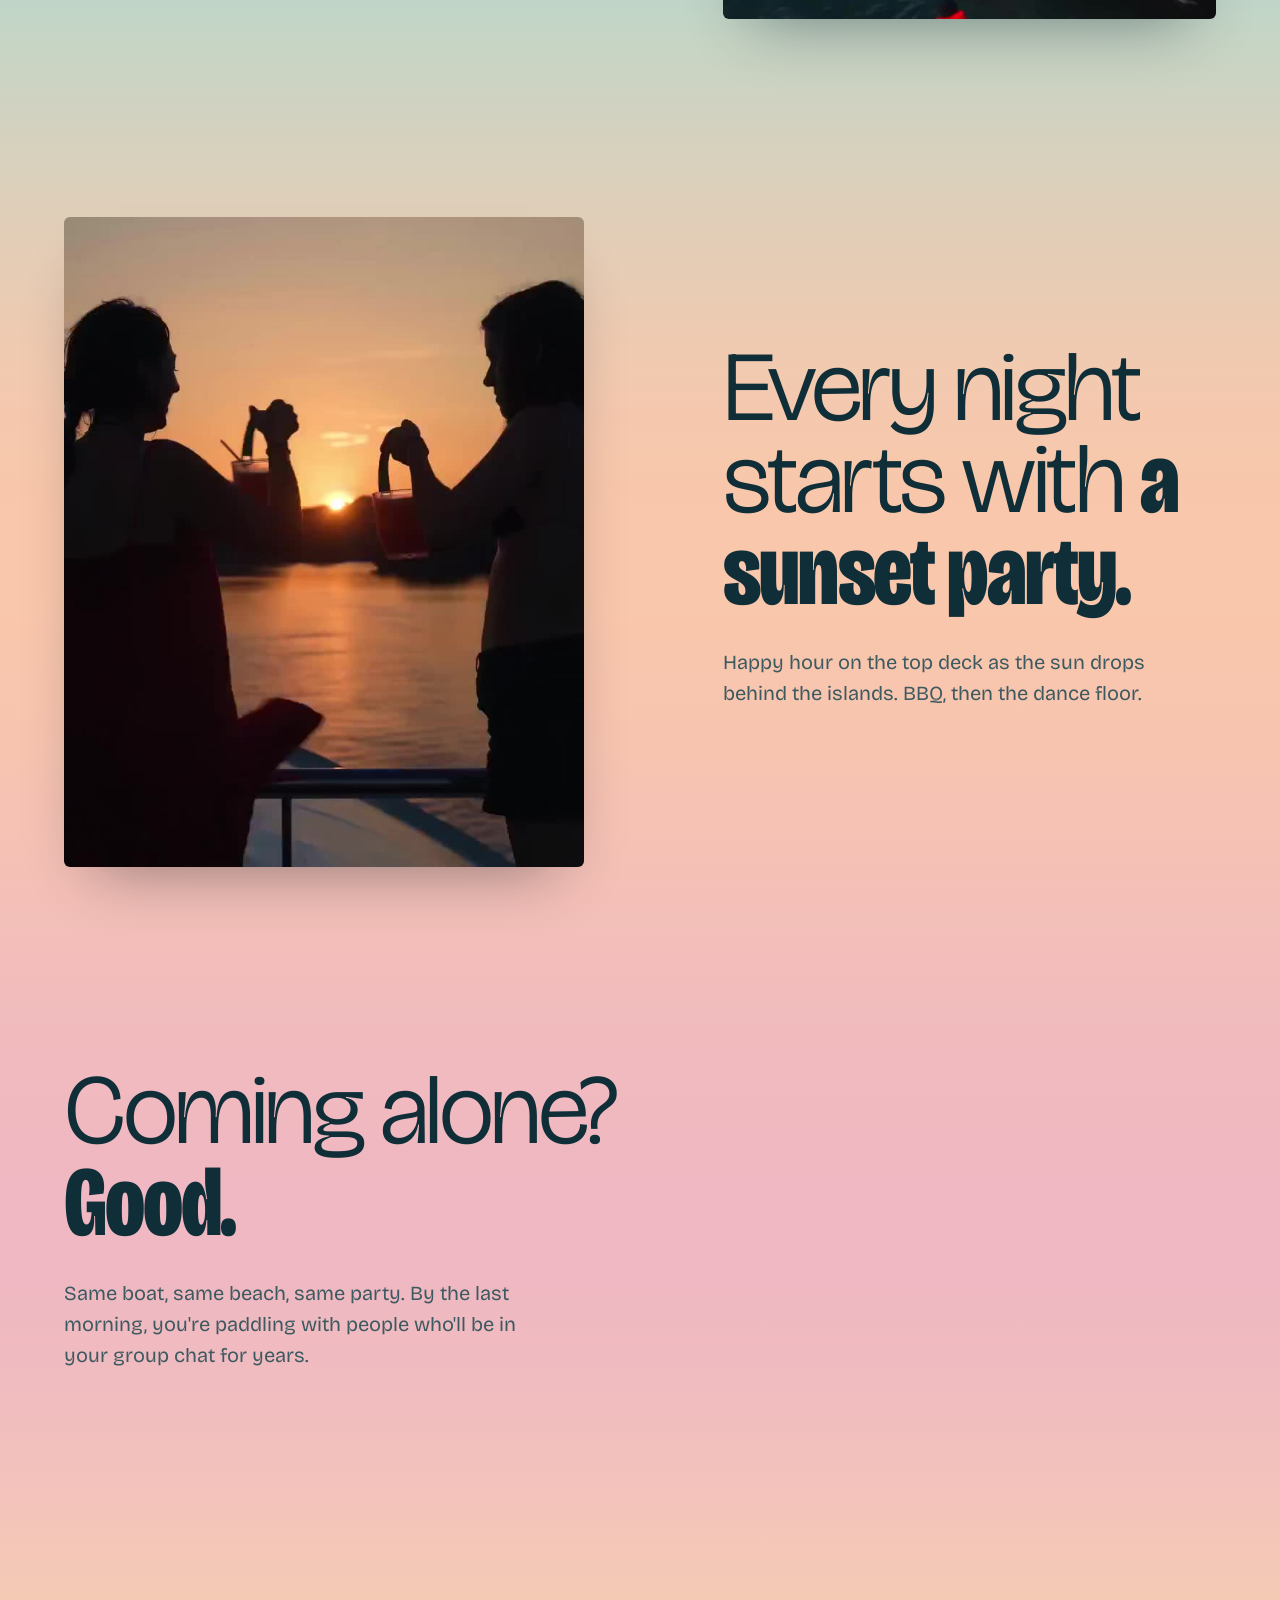
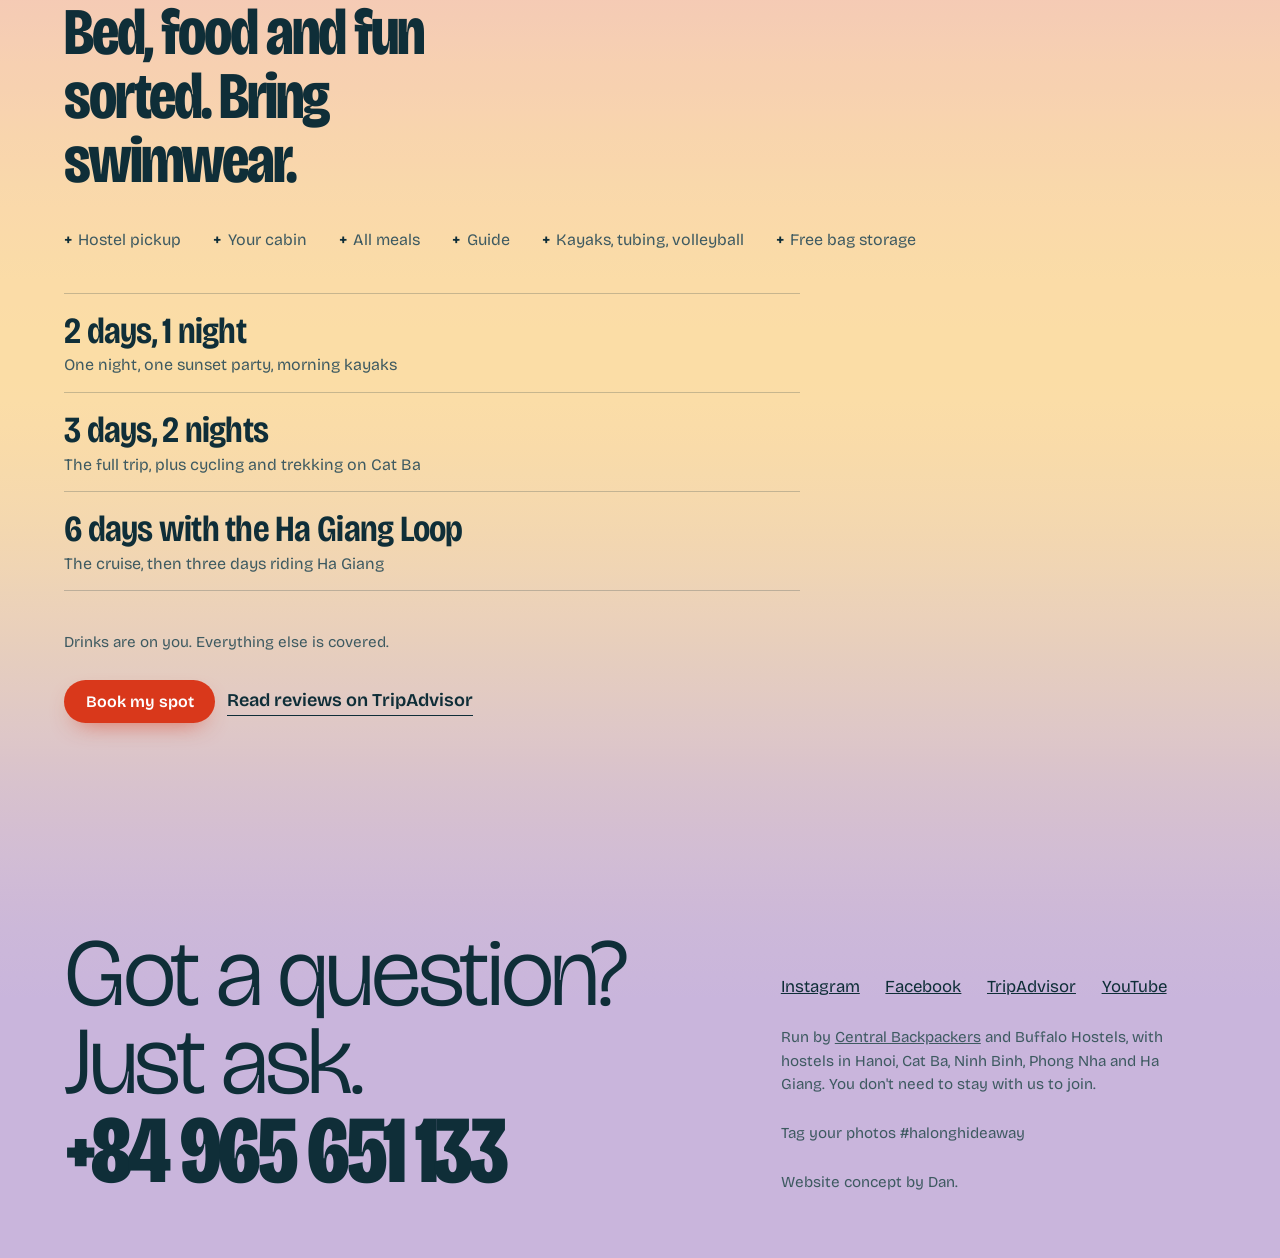
==== commit 1924e595: "Faster video loading on phones - Hero plays a 1.4 MB silent preview; the full promo loads only on 'W" ====
--- a/site/index.html
+++ b/site/index.html
@@ -54,10 +54,8 @@
       <ul class="trust"><li>Leaves Hanoi daily</li><li>Bed, meals and activities included</li><li>Run by Central Backpackers and Buffalo Hostels</li></ul>
     </div>
     <figure class="hero-shot hero-promo feather">
-      <video class="loop" id="promo" autoplay muted loop playsinline preload="auto" disablepictureinpicture disableremoteplayback
-        poster="assets/media/promo-poster.jpg" aria-label="Halong Hideaway promo video: the boat, jumping in, banana tubing, kayaking, cycling Cat Ba, the party and sunset on deck">
-        <source src="assets/media/promo.mp4" type="video/mp4">
-      </video>
+      <video class="loop" id="promo" src="assets/media/promo-preview.mp4" data-full="assets/media/promo.mp4" autoplay muted loop playsinline preload="auto" disablepictureinpicture disableremoteplayback
+        poster="assets/media/promo-poster.jpg" aria-label="Halong Hideaway promo video: the boat, jumping in, banana tubing, the jacuzzi and the party"></video>
       <button class="play sound" type="button" aria-pressed="false"><svg viewBox="0 0 18 18" aria-hidden="true"><path d="M4 2.5v13l11-6.5z" fill="currentColor"/></svg><span>Watch with sound</span></button>
     </figure>
   </section>
@@ -69,10 +67,8 @@
       <a class="more" href="tour-3-days.html">See the full trip</a>
     </div>
     <figure class="shot feather clip">
-      <video class="loop" autoplay muted loop playsinline preload="metadata" disablepictureinpicture disableremoteplayback
-        poster="assets/media/jump-poster.jpg" aria-label="Guests jumping off the Hideaway boat into Lan Ha Bay">
-        <source src="assets/media/jump-loop.mp4" type="video/mp4">
-      </video>
+      <video class="loop" data-src="assets/media/jump-loop.mp4" muted loop playsinline preload="none" disablepictureinpicture disableremoteplayback
+        poster="assets/media/jump-poster.jpg" aria-label="Guests jumping off the Hideaway boat into Lan Ha Bay"></video>
     </figure>
   </section>
 
@@ -82,10 +78,8 @@
       <p class="lede">Happy hour on the top deck as the sun drops behind the islands. BBQ, then the dance floor.</p>
     </div>
     <figure class="shot feather clip">
-      <video class="loop" autoplay muted loop playsinline preload="none" disablepictureinpicture disableremoteplayback
-        poster="assets/media/sunset-poster.jpg" aria-label="Two guests toasting with drinks on deck at sunset">
-        <source src="assets/media/sunset-loop.mp4" type="video/mp4">
-      </video>
+      <video class="loop" data-src="assets/media/sunset-loop.mp4" muted loop playsinline preload="none" disablepictureinpicture disableremoteplayback
+        poster="assets/media/sunset-poster.jpg" aria-label="Two guests toasting with drinks on deck at sunset"></video>
     </figure>
   </section>
 
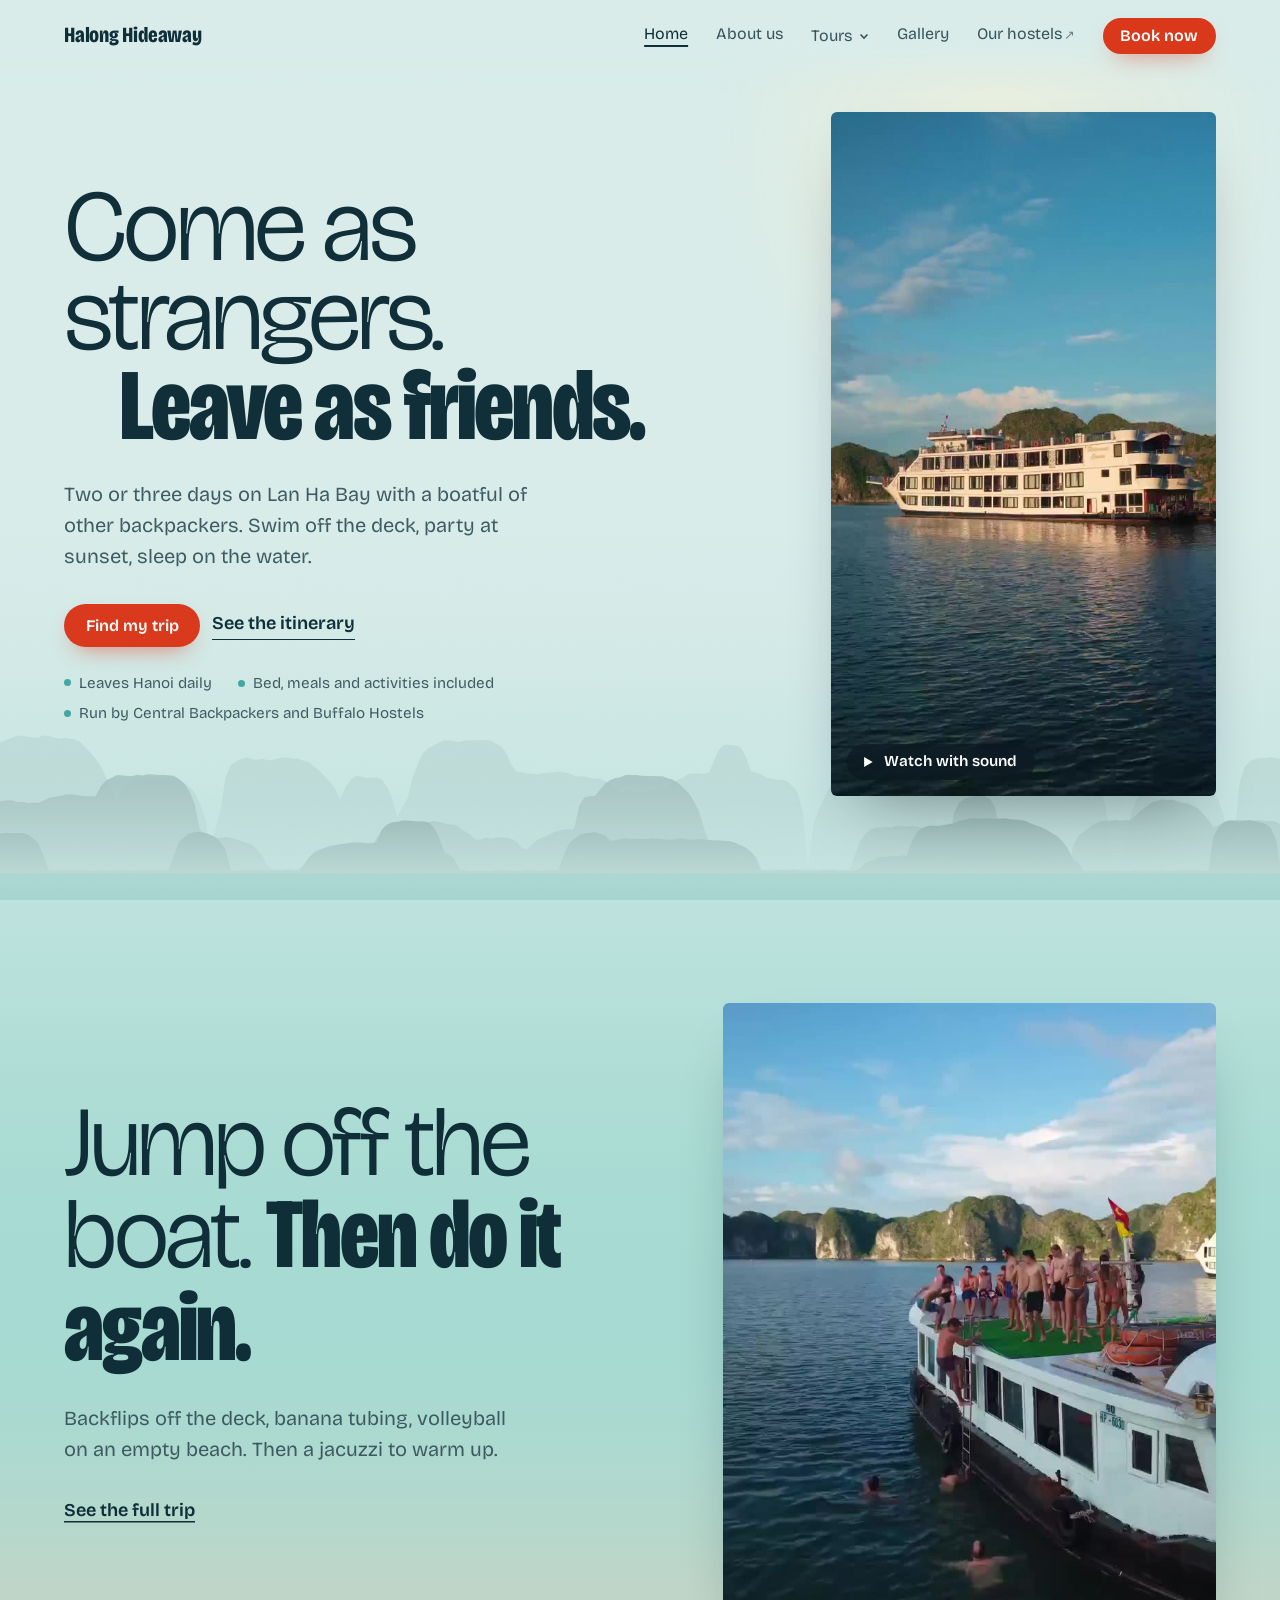
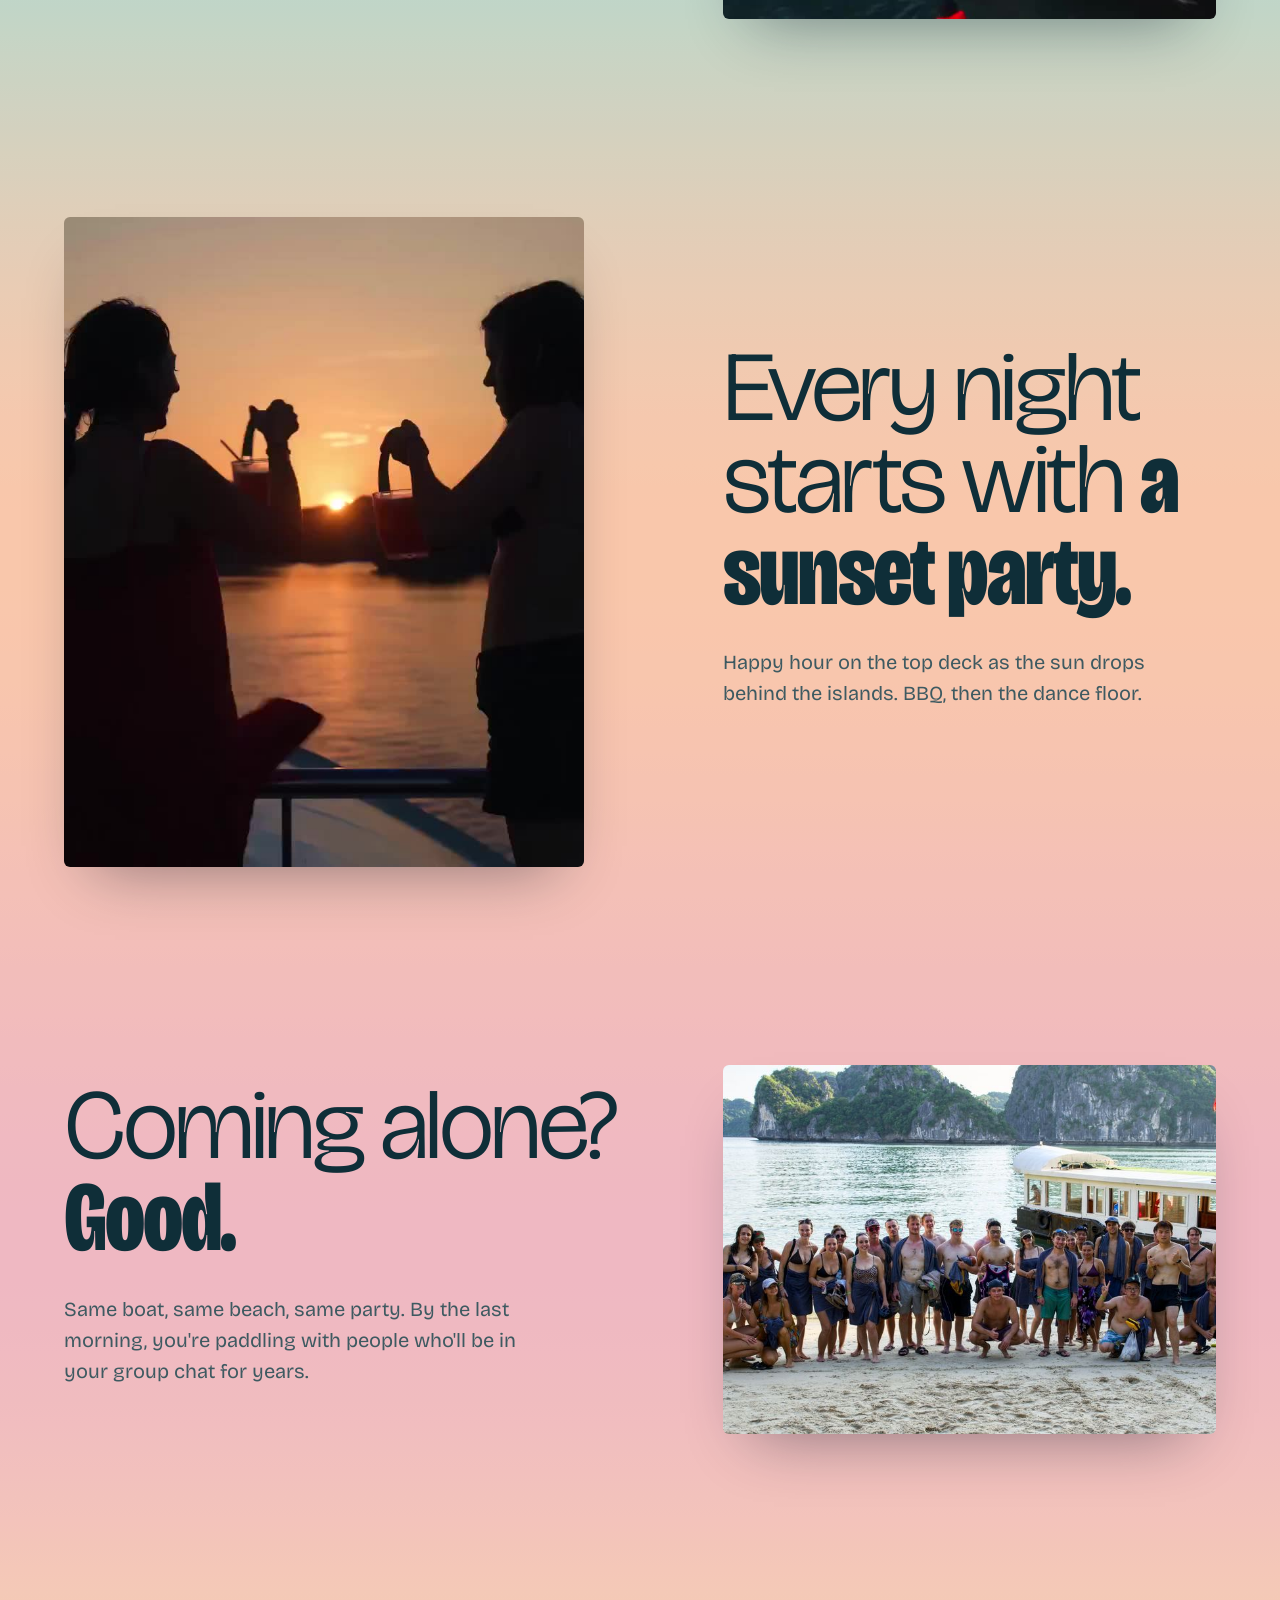
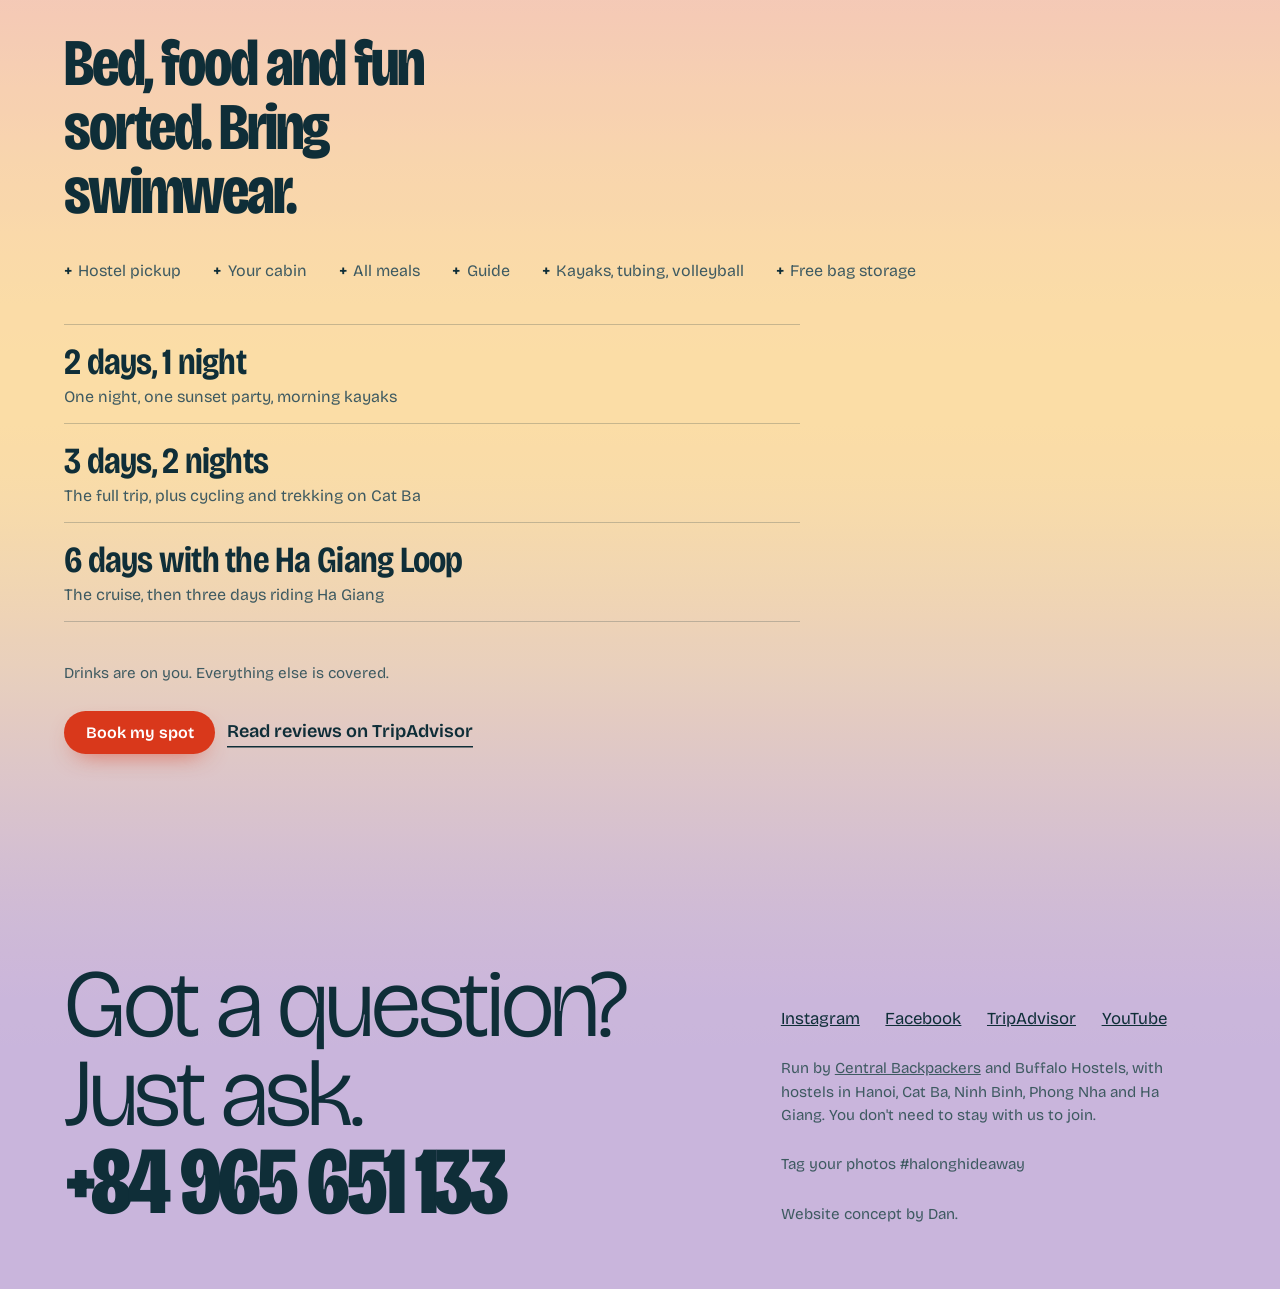
==== commit f3f2efc5: "Use Dan's own photos instead of company-hosted images The company server wasn't serving its images r" ====
--- a/site/index.html
+++ b/site/index.html
@@ -88,7 +88,7 @@
       <h2 class="line">Coming alone? <b>Good.</b></h2>
       <p class="lede">Same boat, same beach, same party. By the last morning, you're paddling with people who'll be in your group chat for years.</p>
     </div>
-    <figure class="shot feather"><img src="https://halonghideaway.com/public/media/media/images/hideaway.cruise.halong.crew.jpg" alt="The Hideaway crew with guests on board" loading="lazy" referrerpolicy="no-referrer" onerror="this.parentNode.style.display='none'"></figure>
+    <figure class="shot feather"><img src="assets/media/gallery/g-beach-group.jpg" srcset="assets/media/gallery/g-beach-group-sm.jpg 800w, assets/media/gallery/g-beach-group.jpg 1500w" sizes="(max-width: 900px) 92vw, 45vw" alt="A big group of Hideaway guests on the beach next to the day boat" loading="lazy" decoding="async"></figure>
   </section>
 
   <section class="beat solo" data-stop="golden">
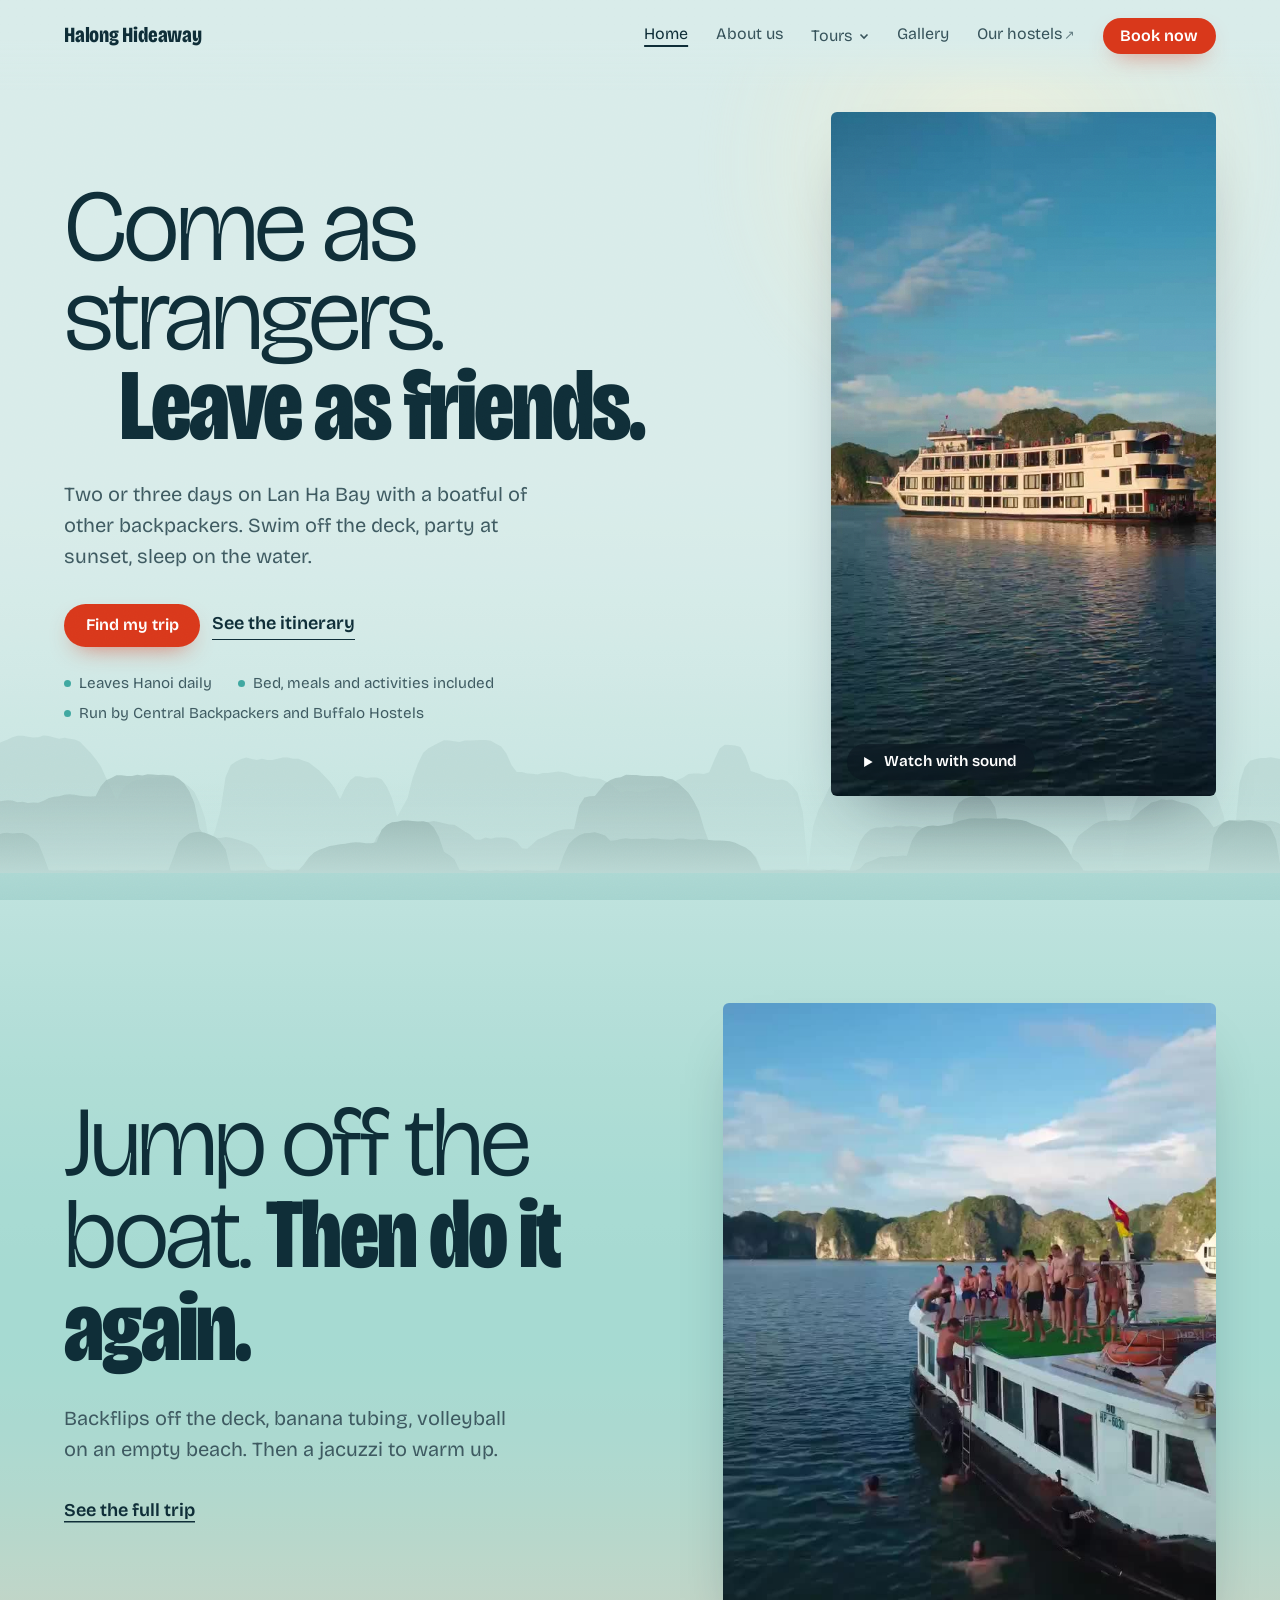
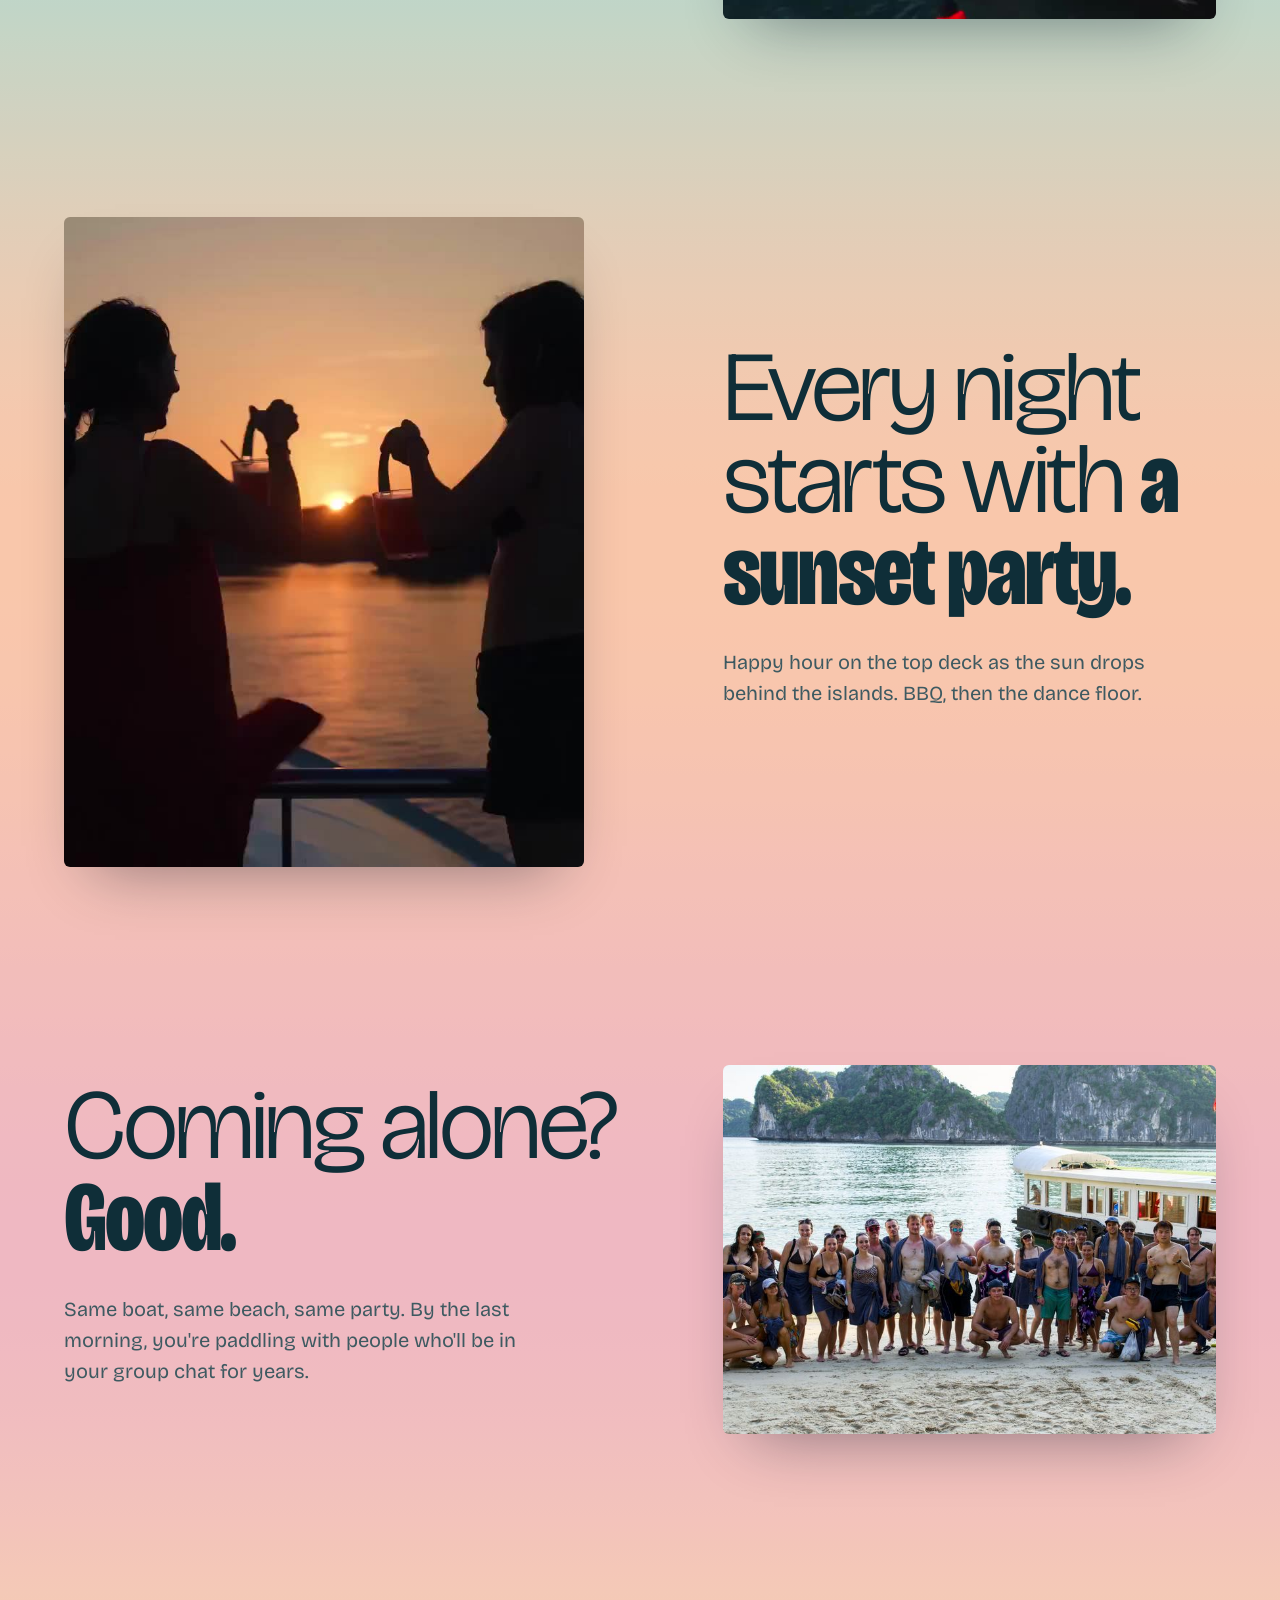
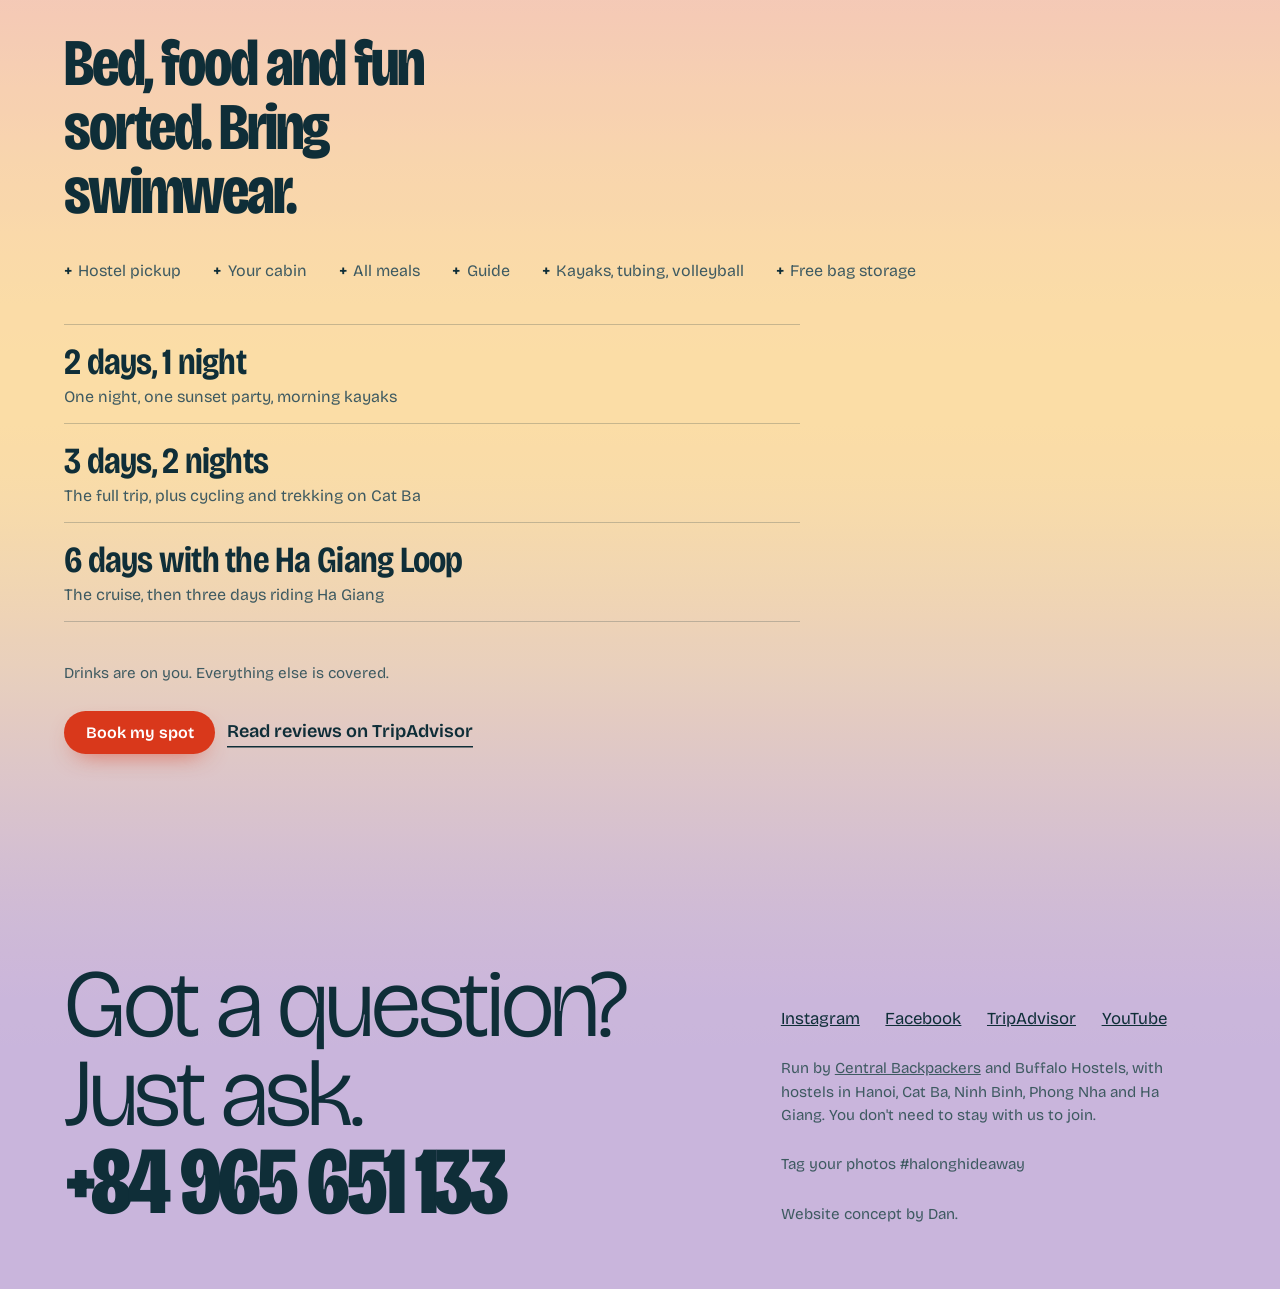
==== commit 322e1233: "Fix images and animations on iPhone - Fingerprint every asset URL (?v=hash) so phones never run stal" ====
--- a/site/index.html
+++ b/site/index.html
@@ -9,8 +9,8 @@
 <link rel="preconnect" href="https://fonts.googleapis.com">
 <link rel="preconnect" href="https://fonts.gstatic.com" crossorigin>
 <link href="https://fonts.googleapis.com/css2?family=Bricolage+Grotesque:opsz,wdth,wght@12..96,75..100,200..800&display=swap" rel="stylesheet">
-<link rel="stylesheet" href="assets/site.css">
-<script>document.documentElement.classList.add('js')</script>
+<link rel="stylesheet" href="assets/site.css?v=ad732d1b">
+<script>if('IntersectionObserver' in window)document.documentElement.classList.add('js')</script>
 </head>
 <body>
 <a class="skip" href="#main">Skip to content</a>
@@ -54,8 +54,8 @@
       <ul class="trust"><li>Leaves Hanoi daily</li><li>Bed, meals and activities included</li><li>Run by Central Backpackers and Buffalo Hostels</li></ul>
     </div>
     <figure class="hero-shot hero-promo feather">
-      <video class="loop" id="promo" src="assets/media/promo-preview.mp4" data-full="assets/media/promo.mp4" autoplay muted loop playsinline preload="auto" disablepictureinpicture disableremoteplayback
-        poster="assets/media/promo-poster.jpg" aria-label="Halong Hideaway promo video: the boat, jumping in, banana tubing, the jacuzzi and the party"></video>
+      <video class="loop" id="promo" src="assets/media/promo-preview.mp4?v=7d320288" data-full="assets/media/promo.mp4?v=8ce900a5" autoplay muted loop playsinline preload="auto" disablepictureinpicture disableremoteplayback
+        poster="assets/media/promo-poster.jpg?v=4d2b4fae" aria-label="Halong Hideaway promo video: the boat, jumping in, banana tubing, the jacuzzi and the party"></video>
       <button class="play sound" type="button" aria-pressed="false"><svg viewBox="0 0 18 18" aria-hidden="true"><path d="M4 2.5v13l11-6.5z" fill="currentColor"/></svg><span>Watch with sound</span></button>
     </figure>
   </section>
@@ -67,8 +67,8 @@
       <a class="more" href="tour-3-days.html">See the full trip</a>
     </div>
     <figure class="shot feather clip">
-      <video class="loop" data-src="assets/media/jump-loop.mp4" muted loop playsinline preload="none" disablepictureinpicture disableremoteplayback
-        poster="assets/media/jump-poster.jpg" aria-label="Guests jumping off the Hideaway boat into Lan Ha Bay"></video>
+      <video class="loop" data-src="assets/media/jump-loop.mp4?v=ec01976b" muted loop playsinline preload="none" disablepictureinpicture disableremoteplayback
+        poster="assets/media/jump-poster.jpg?v=09cf8545" aria-label="Guests jumping off the Hideaway boat into Lan Ha Bay"></video>
     </figure>
   </section>
 
@@ -78,8 +78,8 @@
       <p class="lede">Happy hour on the top deck as the sun drops behind the islands. BBQ, then the dance floor.</p>
     </div>
     <figure class="shot feather clip">
-      <video class="loop" data-src="assets/media/sunset-loop.mp4" muted loop playsinline preload="none" disablepictureinpicture disableremoteplayback
-        poster="assets/media/sunset-poster.jpg" aria-label="Two guests toasting with drinks on deck at sunset"></video>
+      <video class="loop" data-src="assets/media/sunset-loop.mp4?v=b24f2844" muted loop playsinline preload="none" disablepictureinpicture disableremoteplayback
+        poster="assets/media/sunset-poster.jpg?v=ebba4bdb" aria-label="Two guests toasting with drinks on deck at sunset"></video>
     </figure>
   </section>
 
@@ -88,7 +88,7 @@
       <h2 class="line">Coming alone? <b>Good.</b></h2>
       <p class="lede">Same boat, same beach, same party. By the last morning, you're paddling with people who'll be in your group chat for years.</p>
     </div>
-    <figure class="shot feather"><img src="assets/media/gallery/g-beach-group.jpg" srcset="assets/media/gallery/g-beach-group-sm.jpg 800w, assets/media/gallery/g-beach-group.jpg 1500w" sizes="(max-width: 900px) 92vw, 45vw" alt="A big group of Hideaway guests on the beach next to the day boat" loading="lazy" decoding="async"></figure>
+    <figure class="shot feather"><img src="assets/media/gallery/g-beach-group.jpg?v=b97f15da" srcset="assets/media/gallery/g-beach-group-sm.jpg?v=e294ac6a 800w, assets/media/gallery/g-beach-group.jpg?v=b97f15da 1500w" sizes="(max-width: 900px) 92vw, 45vw" alt="A big group of Hideaway guests on the beach next to the day boat" loading="lazy" decoding="async"></figure>
   </section>
 
   <section class="beat solo" data-stop="golden">
@@ -126,6 +126,6 @@
   </footer>
 </main>
 
-<script src="assets/site.js"></script>
+<script src="assets/site.js?v=d3e1fb71"></script>
 </body>
 </html>
--- a/site/assets/site.css
+++ b/site/assets/site.css
@@ -437,11 +437,8 @@
 /* 2. scroll reveals: text rises in, photos open up like a print developing */
 html.js .rv{opacity:0;transform:translateY(22px);transition:opacity .8s var(--ease) var(--d,0s),transform .8s var(--ease) var(--d,0s)}
 html.js .rv.in{opacity:1;transform:none}
-html.js .rv-img{clip-path:inset(7% 7% 7% 7% round 6px);transition:clip-path 1.1s var(--ease-out) var(--d,0s)}
-html.js .rv-img > img,html.js .rv-img > video{transform:scale(1.08);transition:transform 1.4s var(--ease-out) var(--d,0s)}
-html.js .rv-img.in{clip-path:inset(0 0 0 0 round 6px)}
-html.js .rv-img.done{clip-path:none}
-html.js .rv-img.in > img,html.js .rv-img.in > video{transform:none}
+html.js .rv-img{transform:translateY(28px);transition:transform 1.1s var(--ease-out) var(--d,0s)}
+html.js .rv-img.in{transform:none}
 
 /* 3. the trip line draws itself as you scroll the itinerary */
 .route::before{transform-origin:top;transform:scaleY(var(--route-p,1))}
@@ -481,7 +478,21 @@
 /* 7. respect people who turn motion off */
 @media (prefers-reduced-motion:reduce){
   *,*::before,*::after{animation:none !important;transition:none !important}
-  html.js .rv,html.js .rv-img{opacity:1;transform:none;clip-path:none}
-  html.js .rv-img > img,html.js .rv-img > video{transform:none}
+  html.js .rv,html.js .rv-img{opacity:1;transform:none}
   html.js .route::before{transform:none}
 }
+
+/* ---------- fallbacks for older iPhone Safari ---------- */
+@supports not (aspect-ratio: 1 / 1){
+  .hero-promo,.beat .shot.clip,.beat .shot,.split .shot,.sleep-pics .shot,.chapter .shot{position:relative;height:auto !important}
+  .hero-promo::before{content:"";display:block;padding-top:177.78%}
+  .beat .shot.clip::before{content:"";display:block;padding-top:125%}
+  .hero-promo video,.beat .shot.clip video{position:absolute;inset:0;width:100%;height:100%}
+  .beat .shot:not(.clip) img,.split .shot img,.sleep-pics .shot img,.chapter .shot img{height:auto}
+}
+@supports not (color: color-mix(in srgb, red, blue)){
+  .top{background:linear-gradient(to bottom,var(--nav-bg,#D9ECEA) 45%,rgba(217,236,234,0))}
+  .choose a,.spec li,.days li,.others a{border-color:rgba(15,46,56,.2)}
+  .btn{box-shadow:0 10px 24px -12px rgba(217,56,27,.7)}
+  .top nav{background:#EEF6F4}
+}
